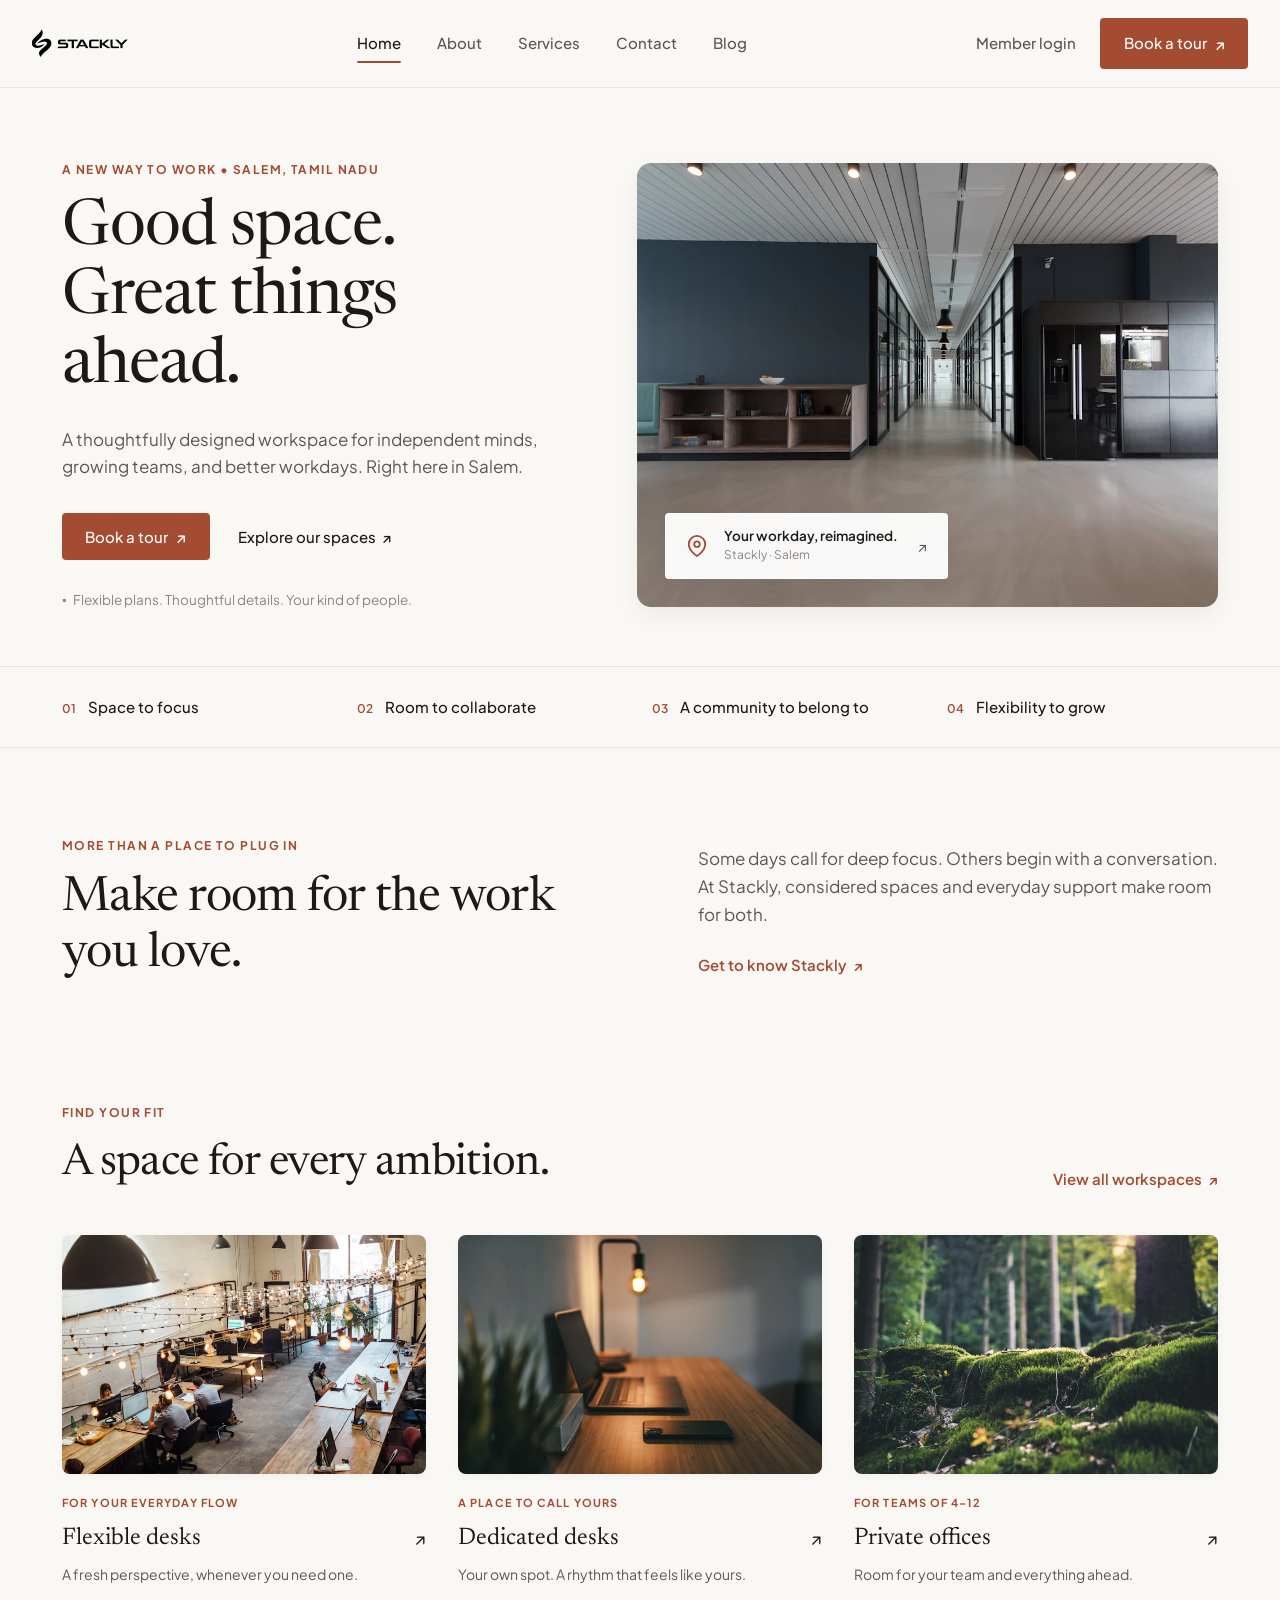
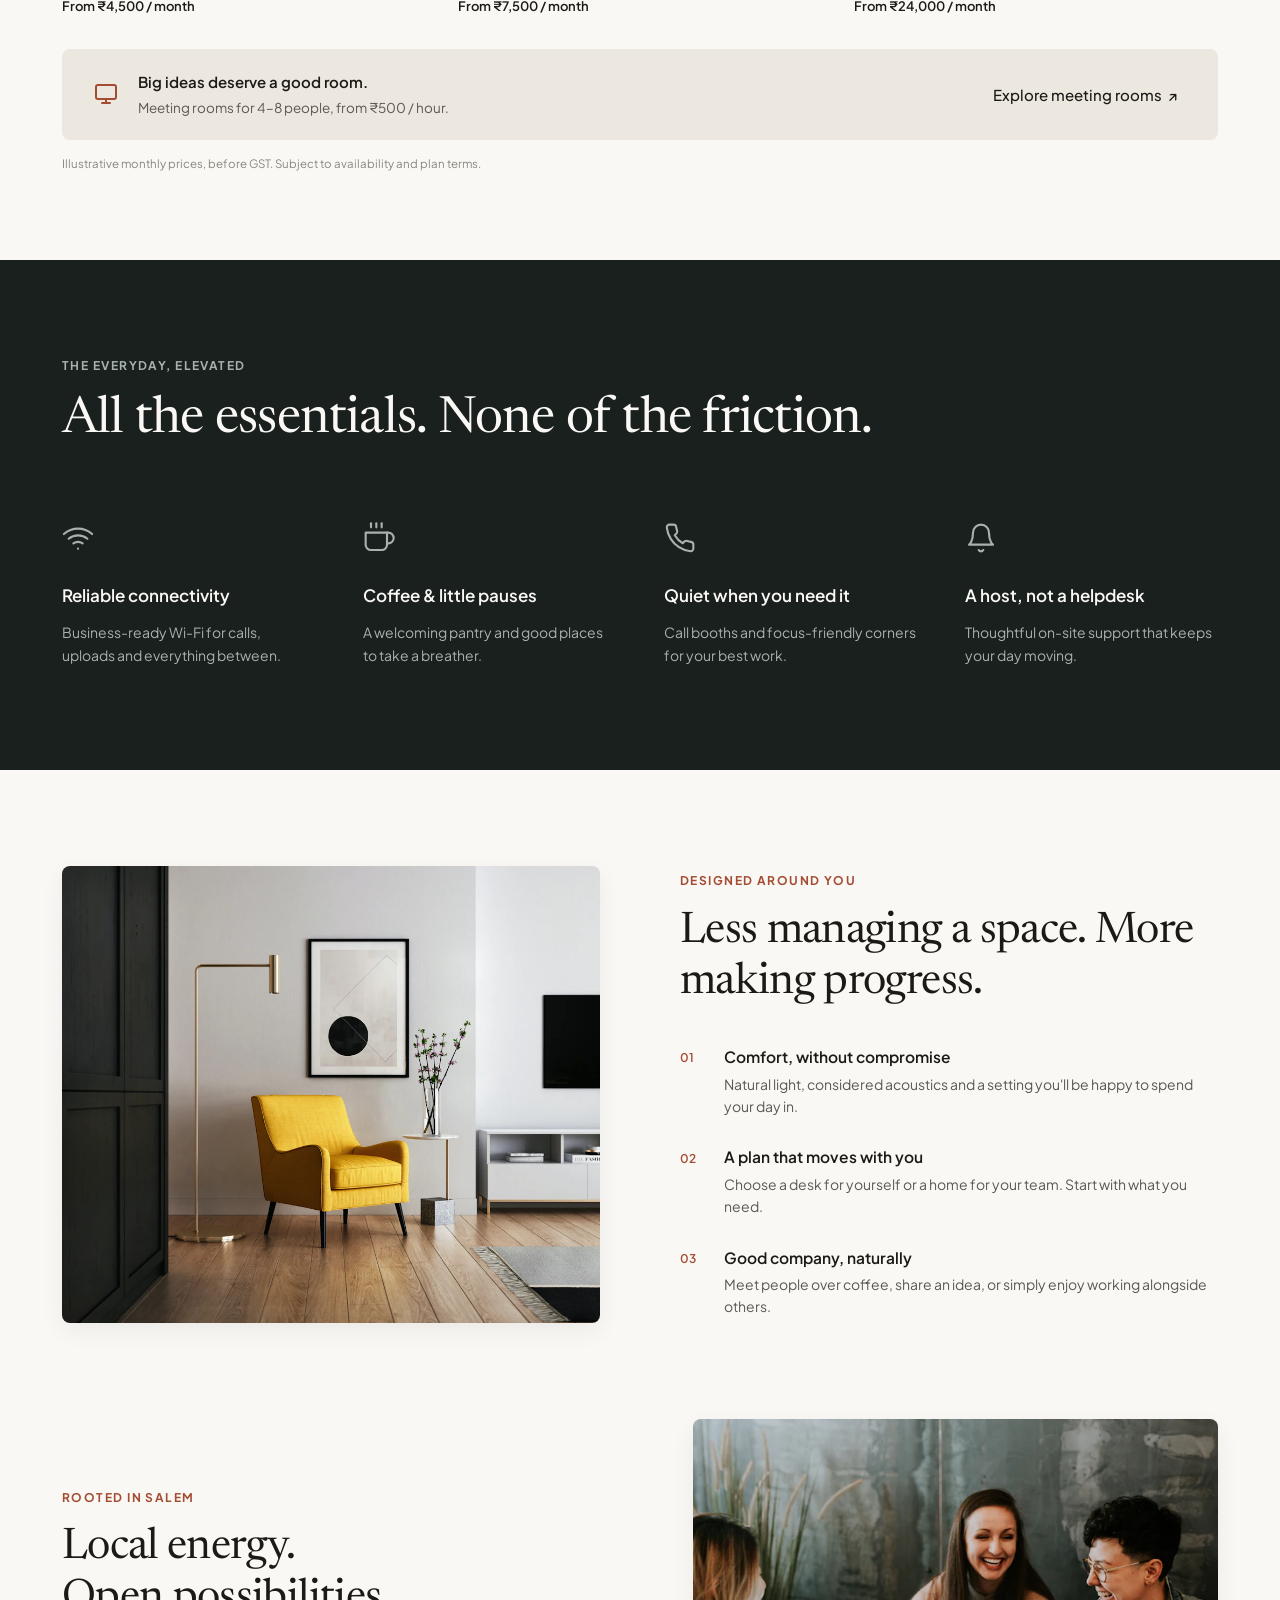
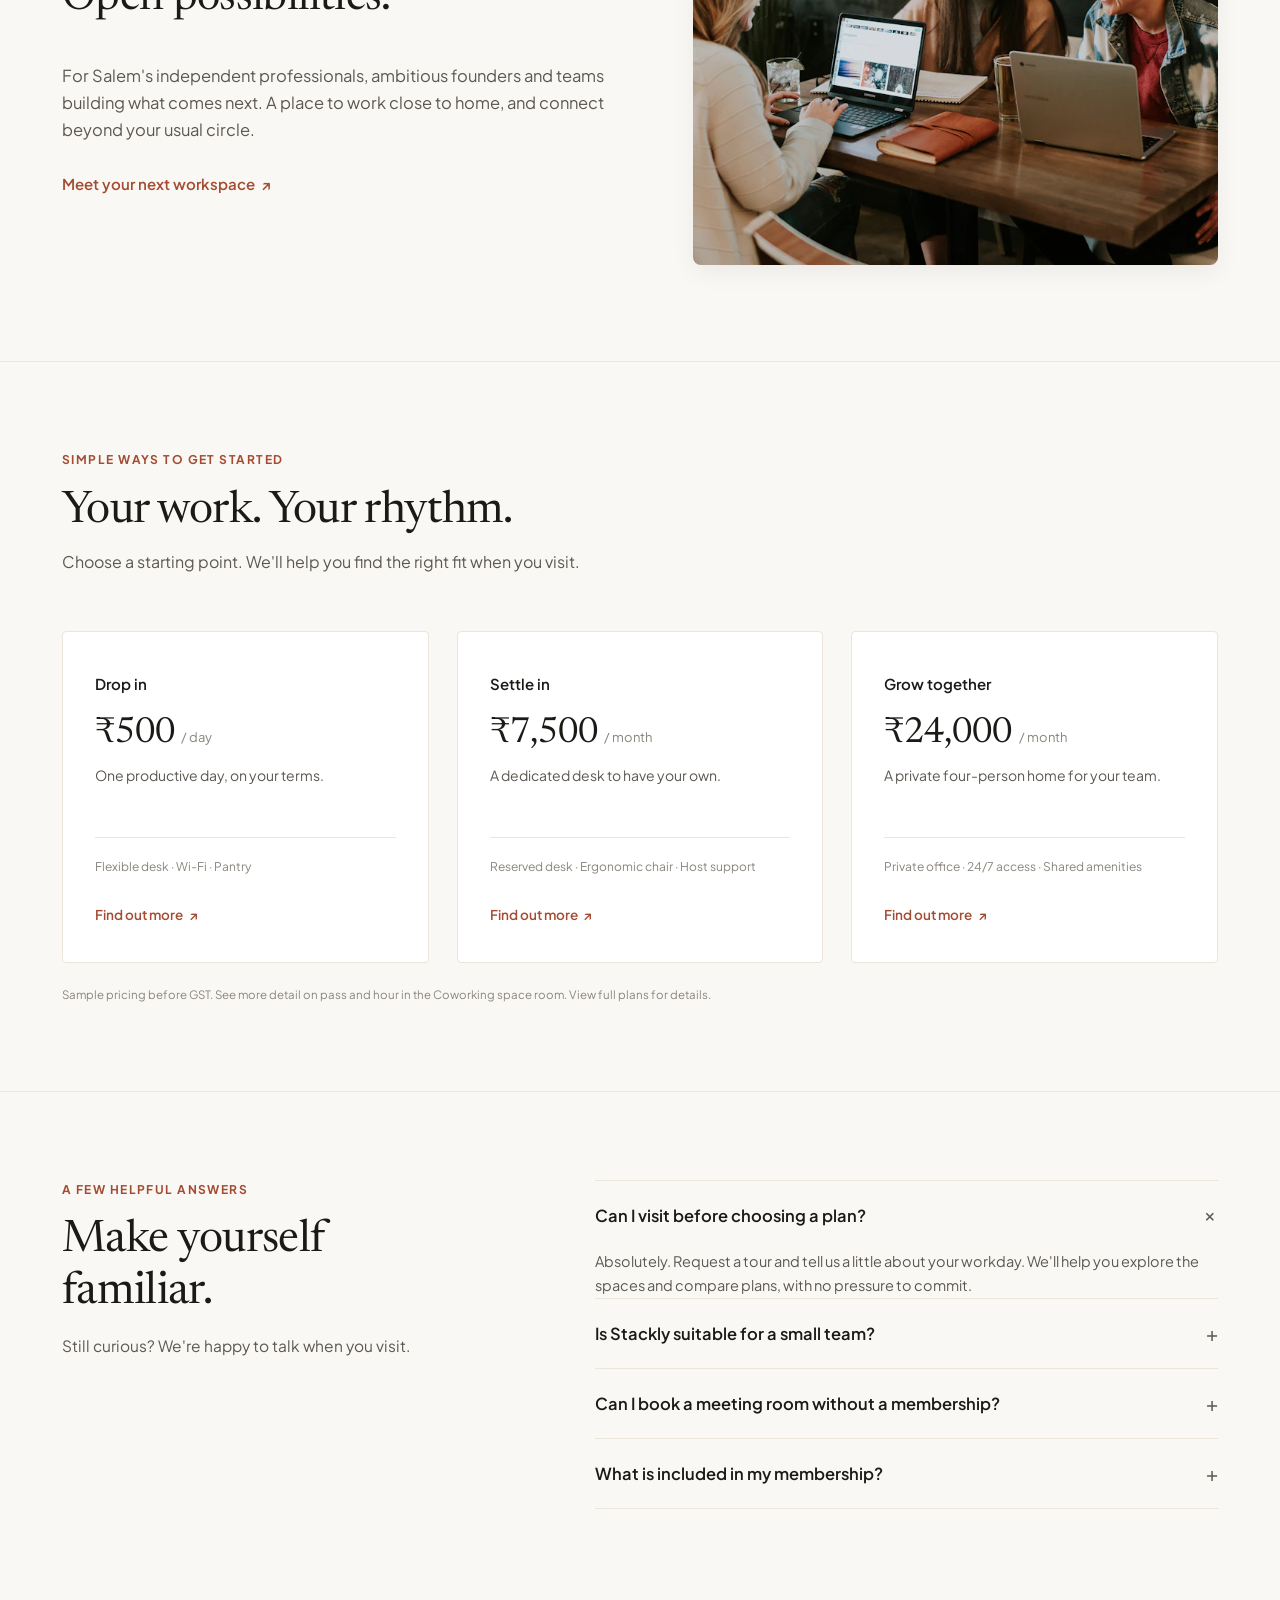
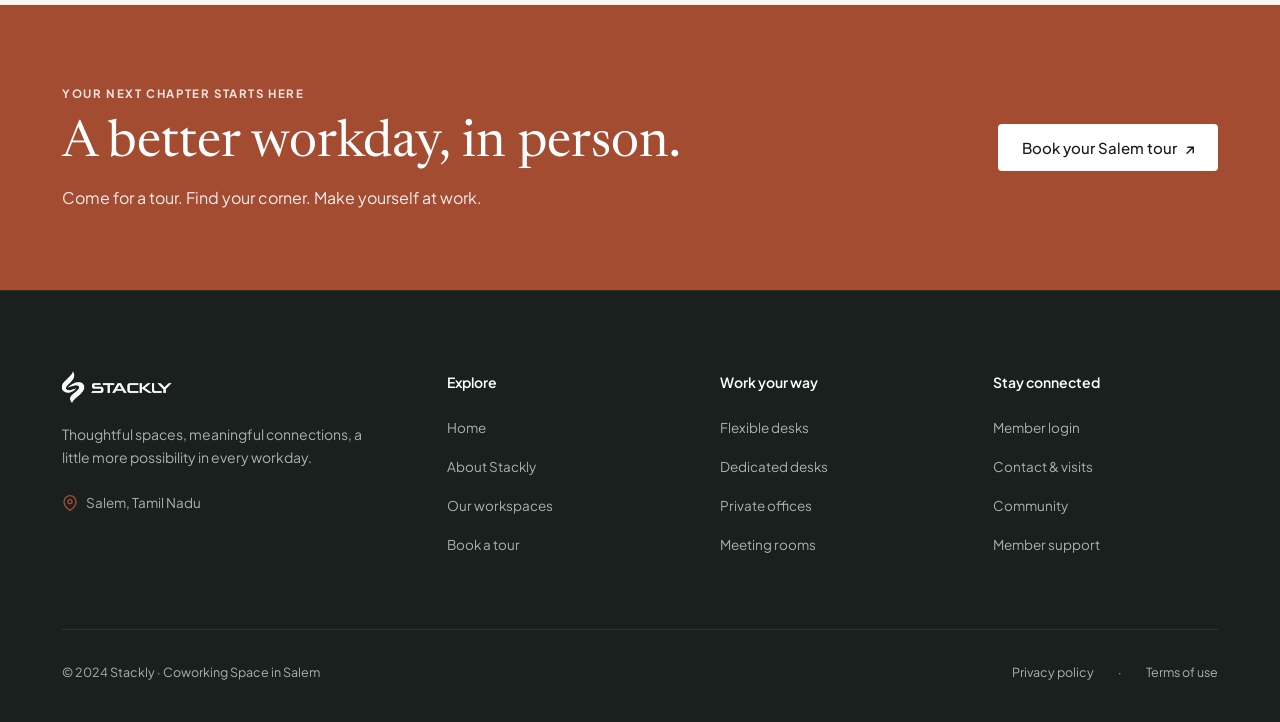
==== index.html @ 6f8b5420 "Add files via upload" ====
<!DOCTYPE html>
<html lang="en">
<head>
  <meta charset="UTF-8">
  <meta name="viewport" content="width=device-width, initial-scale=1.0">
  <title>Stackly — Thoughtful Coworking Space in Salem, Tamil Nadu</title>
  <meta name="description" content="A thoughtfully designed workspace for independent minds, growing teams, and better workdays in Salem, Tamil Nadu. Flexible desks, private offices, and meeting spaces.">
  <link rel="stylesheet" href="styles.css">
  <!-- Preconnect to Google Fonts for speed -->
  <link rel="preconnect" href="https://fonts.googleapis.com">
  <link rel="preconnect" href="https://fonts.gstatic.com" crossorigin>
</head>
<body>

  <!-- ========================================================================
       SITE HEADER / NAVIGATION
       ======================================================================== -->
  <header class="site-header" id="siteHeader">
    <div class="container-wide header-container">
      <!-- Brand Logo -->
      <a href="index.html" class="brand-logo" aria-label="Stackly Coworking Home">
        <img src="images/stackly logo.webp" alt="Stackly" class="stackly-brand-img dark-text">
      </a>

            <!-- Desktop Navigation Menu -->
      <nav class="nav-menu" aria-label="Main navigation">
        <a href="index.html" class="nav-link active">Home</a>
        <a href="about.html" class="nav-link">About</a>
        <a href="services.html" class="nav-link">Services</a>
        <a href="contact.html" class="nav-link">Contact</a>
        <a href="blog.html" class="nav-link">Blog</a>
      </nav>

      <!-- Desktop Action Links -->
      <div class="header-actions">
        <a href="login.html" class="login-link">Member login</a>
        <a href="contact.html#book-tour" class="btn btn-terracotta open-tour-btn">
          Book a tour <span class="arrow">↗</span>
        </a>
      </div>

      <!-- Mobile Hamburger Button -->
      <button type="button" class="mobile-toggle" id="mobileMenuToggle" aria-label="Toggle navigation menu">
        <div class="hamburger-icon">
          <span></span>
          <span></span>
        </div>
      </button>
    </div>
  </header>

  <!-- ========================================================================
       HERO SECTION (HOME)
       ======================================================================== -->
  <section class="hero-home" id="hero">
    <div class="container hero-grid">
      <!-- Left Hero Text Content -->
      <div class="hero-content">
        <span class="eyebrow">A new way to work • Salem, Tamil Nadu</span>
        <h1 class="heading-serif hero-title">
          Good space.<br>
          Great things<br>
          ahead.
        </h1>
        <p class="hero-subtitle">
          A thoughtfully designed workspace for independent minds, growing teams, and better workdays. Right here in Salem.
        </p>
        <div class="hero-cta-group">
          <button type="button" class="btn btn-terracotta open-tour-btn">
            Book a tour <span class="arrow">↗</span>
          </button>
          <a href="#workspaces" class="btn-ghost-link">
            Explore our spaces <span class="arrow">↗</span>
          </a>
        </div>
        <p class="hero-bullet-note">
          Flexible plans. Thoughtful details. Your kind of people.
        </p>
      </div>

      <!-- Right Hero Media -->
      <div class="hero-media-wrap">
        <div class="hero-image-card">
          <img 
            src="images/workspace-hero.webp" 
            alt="Warm sunlit modern coworking space at Stackly Salem featuring wooden tables and lush green plants"
            loading="eager"
            width="600"
            height="450"
          >
          <!-- Floating Badge -->
          <a href="#location" class="hero-floating-badge" aria-label="View location details">
            <svg class="badge-pin-icon" viewBox="0 0 24 24" fill="none" stroke="currentColor" stroke-width="2" stroke-linecap="round" stroke-linejoin="round">
              <path d="M21 10c0 7-9 13-9 13s-9-6-9-13a9 9 0 0 1 18 0z"></path>
              <circle cx="12" cy="10" r="3"></circle>
            </svg>
            <div class="badge-info">
              <span class="badge-title">Your workday, reimagined.</span>
              <span class="badge-sub">Stackly · Salem</span>
            </div>
            <span class="badge-arrow">↗</span>
          </a>
        </div>
      </div>
    </div>
  </section>

  <!-- ========================================================================
       TICKER / 4 KEY ATTRIBUTES BAR
       ======================================================================== -->
  <section class="features-ticker-bar" aria-label="Key highlights">
    <div class="container ticker-grid">
      <div class="ticker-item">
        <span class="ticker-num">01</span>
        <span class="ticker-text">Space to focus</span>
      </div>
      <div class="ticker-item">
        <span class="ticker-num">02</span>
        <span class="ticker-text">Room to collaborate</span>
      </div>
      <div class="ticker-item">
        <span class="ticker-num">03</span>
        <span class="ticker-text">A community to belong to</span>
      </div>
      <div class="ticker-item">
        <span class="ticker-num">04</span>
        <span class="ticker-text">Flexibility to grow</span>
      </div>
    </div>
  </section>

  <!-- ========================================================================
       STATEMENT SECTION: MAKE ROOM FOR THE WORK YOU LOVE
       ======================================================================== -->
  <section class="section-statement">
    <div class="container statement-grid">
      <div class="statement-title-col">
        <span class="eyebrow">More than a place to plug in</span>
        <h2 class="heading-serif statement-heading">
          Make room for the work you love.
        </h2>
      </div>
      <div class="statement-text-col">
        <p class="statement-p">
          Some days call for deep focus. Others begin with a conversation. At Stackly, considered spaces and everyday support make room for both.
        </p>
        <a href="about.html" class="link-inline-arrow">
          Get to know Stackly <span class="arrow">↗</span>
        </a>
      </div>
    </div>
  </section>

  <!-- ========================================================================
       WORKSPACES: A SPACE FOR EVERY AMBITION
       ======================================================================== -->
  <section class="section-workspaces" id="workspaces">
    <div class="container">
      <div class="workspaces-header">
        <div>
          <span class="eyebrow">Find your fit</span>
          <h2 class="heading-serif workspaces-title">A space for every ambition.</h2>
        </div>
        <a href="#workspaces" class="link-inline-arrow">
          View all workspaces <span class="arrow">↗</span>
        </a>
      </div>

      <!-- 3 Workspaces Grid -->
      <div class="workspaces-grid">
        <!-- Card 1: Flexible desks -->
        <a href="#book-tour" class="workspace-card open-tour-btn">
          <div class="workspace-img-wrap">
            <img 
              src="images/sunlit-hot-desk.webp" 
              alt="Bright sunlit flexible open desk workspace with warm wood and natural sunlight"
              loading="lazy"
            >
          </div>
          <span class="workspace-tag">For your everyday flow</span>
          <h3 class="workspace-title">
            Flexible desks <span class="arrow">↗</span>
          </h3>
          <p class="workspace-desc">A fresh perspective, whenever you need one.</p>
          <span class="workspace-price">From ₹4,500 / month</span>
        </a>

        <!-- Card 2: Dedicated desks -->
        <a href="#book-tour" class="workspace-card open-tour-btn">
          <div class="workspace-img-wrap">
            <img 
              src="images/standing-desk.webp" 
              alt="Dedicated wooden desk with task chair and desktop monitor"
              loading="lazy"
            >
          </div>
          <span class="workspace-tag">A place to call yours</span>
          <h3 class="workspace-title">
            Dedicated desks <span class="arrow">↗</span>
          </h3>
          <p class="workspace-desc">Your own spot. A rhythm that feels like yours.</p>
          <span class="workspace-price">From ₹7,500 / month</span>
        </a>

        <!-- Card 3: Private offices -->
        <a href="#book-tour" class="workspace-card open-tour-btn">
          <div class="workspace-img-wrap">
            <img 
              src="images/meeting-room.webp" 
              alt="Private glass enclosed executive office suite with collaborative seating"
              loading="lazy"
            >
          </div>
          <span class="workspace-tag">For teams of 4–12</span>
          <h3 class="workspace-title">
            Private offices <span class="arrow">↗</span>
          </h3>
          <p class="workspace-desc">Room for your team and everything ahead.</p>
          <span class="workspace-price">From ₹24,000 / month</span>
        </a>
      </div>

      <!-- Meeting Room Callout Banner -->
      <div class="meeting-room-callout">
        <div class="callout-left">
          <svg class="callout-icon" viewBox="0 0 24 24" fill="none" stroke="currentColor" stroke-width="2" stroke-linecap="round" stroke-linejoin="round">
            <rect x="2" y="3" width="20" height="14" rx="2" ry="2"></rect>
            <line x1="8" y1="21" x2="16" y2="21"></line>
            <line x1="12" y1="17" x2="12" y2="21"></line>
          </svg>
          <div class="callout-text">
            <h4>Big ideas deserve a good room.</h4>
            <p>Meeting rooms for 4–8 people, from ₹500 / hour.</p>
          </div>
        </div>
        <button type="button" class="btn-ghost-link open-tour-btn">
          Explore meeting rooms <span class="arrow">↗</span>
        </button>
      </div>

      <p class="disclaimer-note">
        Illustrative monthly prices, before GST. Subject to availability and plan terms.
      </p>
    </div>
  </section>

  <!-- ========================================================================
       DARK SECTION: ALL THE ESSENTIALS. NONE OF THE FRICTION.
       ======================================================================== -->
  <section class="section-dark-essentials">
    <div class="container">
      <div class="dark-heading-wrap">
        <span class="eyebrow eyebrow-dark">The everyday, elevated</span>
        <h2 class="heading-serif dark-heading">
          All the essentials. None of the friction.
        </h2>
      </div>

      <!-- 4 Icon Pillars -->
      <div class="essentials-grid">
        <!-- 1. Wifi -->
        <div class="essential-item">
          <div class="essential-icon-wrap" aria-hidden="true">
            <svg viewBox="0 0 24 24" fill="none" stroke="currentColor" stroke-linecap="round" stroke-linejoin="round">
              <path d="M5 12.55a11 11 0 0 1 14.08 0"></path>
              <path d="M1.42 9a16 16 0 0 1 21.16 0"></path>
              <path d="M8.53 16.11a6 6 0 0 1 6.95 0"></path>
              <line x1="12" y1="20" x2="12.01" y2="20"></line>
            </svg>
          </div>
          <h3 class="essential-title">Reliable connectivity</h3>
          <p class="essential-desc">Business-ready Wi-Fi for calls, uploads and everything between.</p>
        </div>

        <!-- 2. Coffee -->
        <div class="essential-item">
          <div class="essential-icon-wrap" aria-hidden="true">
            <svg viewBox="0 0 24 24" fill="none" stroke="currentColor" stroke-linecap="round" stroke-linejoin="round">
              <path d="M18 8h1a4 4 0 0 1 0 8h-1"></path>
              <path d="M2 8h16v9a4 4 0 0 1-4 4H6a4 4 0 0 1-4-4V8z"></path>
              <line x1="6" y1="1" x2="6" y2="4"></line>
              <line x1="10" y1="1" x2="10" y2="4"></line>
              <line x1="14" y1="1" x2="14" y2="4"></line>
            </svg>
          </div>
          <h3 class="essential-title">Coffee & little pauses</h3>
          <p class="essential-desc">A welcoming pantry and good places to take a breather.</p>
        </div>

        <!-- 3. Quiet booth -->
        <div class="essential-item">
          <div class="essential-icon-wrap" aria-hidden="true">
            <svg viewBox="0 0 24 24" fill="none" stroke="currentColor" stroke-linecap="round" stroke-linejoin="round">
              <path d="M22 16.92v3a2 2 0 0 1-2.18 2 19.79 19.79 0 0 1-8.63-3.07 19.5 19.5 0 0 1-6-6 19.79 19.79 0 0 1-3.07-8.67A2 2 0 0 1 4.11 2h3a2 2 0 0 1 2 1.72 12.84 12.84 0 0 0 .7 2.81 2 2 0 0 1-.45 2.11L8.09 9.91a16 16 0 0 0 6 6l1.27-1.27a2 2 0 0 1 2.11-.45 12.84 12.84 0 0 0 2.81.7A2 2 0 0 1 22 16.92z"></path>
            </svg>
          </div>
          <h3 class="essential-title">Quiet when you need it</h3>
          <p class="essential-desc">Call booths and focus-friendly corners for your best work.</p>
        </div>

        <!-- 4. Concierge Host -->
        <div class="essential-item">
          <div class="essential-icon-wrap" aria-hidden="true">
            <svg viewBox="0 0 24 24" fill="none" stroke="currentColor" stroke-linecap="round" stroke-linejoin="round">
              <path d="M18 8a6 6 0 0 0-12 0c0 7-3 9-3 9h18s-3-2-3-9"></path>
              <path d="M13.73 21a2 2 0 0 1-3.46 0"></path>
            </svg>
          </div>
          <h3 class="essential-title">A host, not a helpdesk</h3>
          <p class="essential-desc">Thoughtful on-site support that keeps your day moving.</p>
        </div>
      </div>
    </div>
  </section>

  <!-- ========================================================================
       SPLIT SECTION 1: LESS MANAGING A SPACE. MORE MAKING PROGRESS.
       ======================================================================== -->
  <section class="section-split-story">
    <div class="container split-grid">
      <!-- Left Photo -->
      <div class="split-image-wrap">
        <img 
          src="images/quiet-lounge-chair.webp" 
          alt="Peaceful sunlit archway reading corner with wooden coffee table, book and green plant"
          loading="lazy"
        >
      </div>

      <!-- Right Content -->
      <div class="split-content-wrap">
        <span class="eyebrow">Designed around you</span>
        <h2 class="heading-serif split-title">
          Less managing a space. More making progress.
        </h2>
        
        <div class="numbered-features-list">
          <div class="numbered-feature">
            <span class="feature-num">01</span>
            <div class="feature-info">
              <h4>Comfort, without compromise</h4>
              <p>Natural light, considered acoustics and a setting you'll be happy to spend your day in.</p>
            </div>
          </div>

          <div class="numbered-feature">
            <span class="feature-num">02</span>
            <div class="feature-info">
              <h4>A plan that moves with you</h4>
              <p>Choose a desk for yourself or a home for your team. Start with what you need.</p>
            </div>
          </div>

          <div class="numbered-feature">
            <span class="feature-num">03</span>
            <div class="feature-info">
              <h4>Good company, naturally</h4>
              <p>Meet people over coffee, share an idea, or simply enjoy working alongside others.</p>
            </div>
          </div>
        </div>
      </div>
    </div>
  </section>

  <!-- ========================================================================
       SPLIT SECTION 2: LOCAL ENERGY. OPEN POSSIBILITIES.
       ======================================================================== -->
  <section class="section-split-story" style="padding-top: 0;">
    <div class="container split-grid reverse">
      <!-- Left Content -->
      <div class="split-content-wrap">
        <span class="eyebrow">Rooted in Salem</span>
        <h2 class="heading-serif split-title">
          Local energy.<br>
          Open possibilities.
        </h2>
        <p class="split-copy-p">
          For Salem's independent professionals, ambitious founders and teams building what comes next. A place to work close to home, and connect beyond your usual circle.
        </p>
        <button type="button" class="link-inline-arrow open-tour-btn" style="background:none;border:none;cursor:pointer;padding:0;">
          Meet your next workspace <span class="arrow">↗</span>
        </button>
      </div>

      <!-- Right Photo -->
      <div class="split-image-wrap">
        <img 
          src="images/team-brainstorm.webp" 
          alt="Diverse young entrepreneurs and professionals enjoying coffee and laughing together around a timber desk"
          loading="lazy"
        >
      </div>
    </div>
  </section>

  <!-- ========================================================================
       PRICING SECTION: YOUR WORK. YOUR RHYTHM.
       ======================================================================== -->
  <section class="section-pricing" id="pricing">
    <div class="container">
      <div class="pricing-header">
        <span class="eyebrow">Simple ways to get started</span>
        <h2 class="heading-serif pricing-title">Your work. Your rhythm.</h2>
        <p class="pricing-subtitle">Choose a starting point. We'll help you find the right fit when you visit.</p>
      </div>

      <!-- 3 Tier Cards -->
      <div class="pricing-cards-grid">
        <!-- Tier 1: Drop in -->
        <div class="pricing-card">
          <h3 class="plan-tier-name">Drop in</h3>
          <div class="plan-price-row">
            <span class="plan-price-amount">₹500</span>
            <span class="plan-period">/ day</span>
          </div>
          <p class="plan-tagline">One productive day, on your terms.</p>
          <div class="plan-perks">
            Flexible desk · Wi-Fi · Pantry
          </div>
          <a href="#book-tour" class="plan-link open-tour-btn">
            Find out more <span class="arrow">↗</span>
          </a>
        </div>

        <!-- Tier 2: Settle in -->
        <div class="pricing-card">
          <h3 class="plan-tier-name">Settle in</h3>
          <div class="plan-price-row">
            <span class="plan-price-amount">₹7,500</span>
            <span class="plan-period">/ month</span>
          </div>
          <p class="plan-tagline">A dedicated desk to have your own.</p>
          <div class="plan-perks">
            Reserved desk · Ergonomic chair · Host support
          </div>
          <a href="#book-tour" class="plan-link open-tour-btn">
            Find out more <span class="arrow">↗</span>
          </a>
        </div>

        <!-- Tier 3: Grow together -->
        <div class="pricing-card">
          <h3 class="plan-tier-name">Grow together</h3>
          <div class="plan-price-row">
            <span class="plan-price-amount">₹24,000</span>
            <span class="plan-period">/ month</span>
          </div>
          <p class="plan-tagline">A private four-person home for your team.</p>
          <div class="plan-perks">
            Private office · 24/7 access · Shared amenities
          </div>
          <a href="#book-tour" class="plan-link open-tour-btn">
            Find out more <span class="arrow">↗</span>
          </a>
        </div>
      </div>

      <p class="disclaimer-note">
        Sample pricing before GST. See more detail on pass and hour in the Coworking space room. View full plans for details.
      </p>
    </div>
  </section>

  <!-- ========================================================================
       FAQ ACCORDION: MAKE YOURSELF FAMILIAR.
       ======================================================================== -->
  <section class="section-faq" id="faq">
    <div class="container faq-layout">
      <!-- Left Title -->
      <div class="faq-intro">
        <span class="eyebrow">A few helpful answers</span>
        <h2 class="heading-serif faq-title">
          Make yourself<br>familiar.
        </h2>
        <p class="faq-subtitle">
          Still curious? We're happy to talk when you visit.
        </p>
      </div>

      <!-- Right Accordion -->
      <div class="faq-accordion" role="region" aria-label="Frequently Asked Questions">
        <!-- Q1 -->
        <div class="faq-item">
          <button class="faq-trigger" aria-expanded="true">
            <span>Can I visit before choosing a plan?</span>
            <span class="faq-icon" aria-hidden="true">+</span>
          </button>
          <div class="faq-content">
            <p class="faq-inner-text">
              Absolutely. Request a tour and tell us a little about your workday. We'll help you explore the spaces and compare plans, with no pressure to commit.
            </p>
          </div>
        </div>

        <!-- Q2 -->
        <div class="faq-item">
          <button class="faq-trigger" aria-expanded="false">
            <span>Is Stackly suitable for a small team?</span>
            <span class="faq-icon" aria-hidden="true">+</span>
          </button>
          <div class="faq-content">
            <p class="faq-inner-text">
              Yes! From private team cabins for 4 to 12 people to clusters of reserved desks, Stackly gives your team flexibility without the headaches of long commercial leases.
            </p>
          </div>
        </div>

        <!-- Q3 -->
        <div class="faq-item">
          <button class="faq-trigger" aria-expanded="false">
            <span>Can I book a meeting room without a membership?</span>
            <span class="faq-icon" aria-hidden="true">+</span>
          </button>
          <div class="faq-content">
            <p class="faq-inner-text">
              Yes, non-members can book meeting rooms on an hourly basis. All room bookings include business-grade high-speed Wi-Fi, presentation screens, whiteboard access, and complimentary specialty coffee & tea.
            </p>
          </div>
        </div>

        <!-- Q4 -->
        <div class="faq-item">
          <button class="faq-trigger" aria-expanded="false">
            <span>What is included in my membership?</span>
            <span class="faq-icon" aria-hidden="true">+</span>
          </button>
          <div class="faq-content">
            <p class="faq-inner-text">
              All memberships include high-speed enterprise Wi-Fi, unlimited specialty coffee & artisanal tea, private phone booth access, ergonomic Herman Miller seating, professional mail handling, and community networking events.
            </p>
          </div>
        </div>
      </div>
    </div>
  </section>

  <!-- ========================================================================
       TERRACOTTA CTA BANNER
       ======================================================================== -->
  <section class="section-cta-banner">
    <div class="container cta-flex-container">
      <div class="cta-left-content">
        <span class="cta-eyebrow">Your next chapter starts here</span>
        <h2 class="cta-title">A better workday, in person.</h2>
        <p class="cta-subtitle">Come for a tour. Find your corner. Make yourself at work.</p>
      </div>
      <div>
        <button type="button" class="btn btn-white open-tour-btn">
          Book your Salem tour <span class="arrow">↗</span>
        </button>
      </div>
    </div>
  </section>

  <!-- ========================================================================
       SITE FOOTER (DARK)
       ======================================================================== -->
  <footer class="site-footer" id="contact">
    <div class="container">
      <div class="footer-top-grid">
        <!-- Col 1: Brand -->
        <div class="footer-brand-col">
          <a href="index.html" class="footer-logo" aria-label="Stackly Coworking Home">
            <img src="images/stackly logo.webp" alt="Stackly" class="stackly-brand-img">
          </a>
          <p class="footer-mission-text">
            Thoughtful spaces, meaningful connections, a little more possibility in every workday.
          </p>
          <div class="footer-location-pin" id="location">
            <svg viewBox="0 0 24 24" fill="none" stroke="currentColor" stroke-width="2" stroke-linecap="round" stroke-linejoin="round">
              <path d="M21 10c0 7-9 13-9 13s-9-6-9-13a9 9 0 0 1 18 0z"></path>
              <circle cx="12" cy="10" r="3"></circle>
            </svg>
            <span>Salem, Tamil Nadu</span>
          </div>
        </div>

        <!-- Col 2: Explore -->
        <div>
          <h4 class="footer-col-title">Explore</h4>
          <ul class="footer-links-list">
            <li><a href="404.html" class="footer-link">Home</a></li>
            <li><a href="404.html" class="footer-link">About Stackly</a></li>
            <li><a href="404.html" class="footer-link">Our workspaces</a></li>
            <li><a href="404.html" class="footer-link open-tour-btn">Book a tour</a></li>
          </ul>
        </div>

        <!-- Col 3: Work your way -->
        <div>
          <h4 class="footer-col-title">Work your way</h4>
          <ul class="footer-links-list">
            <li><a href="404.html" class="footer-link">Flexible desks</a></li>
            <li><a href="404.html" class="footer-link">Dedicated desks</a></li>
            <li><a href="404.html" class="footer-link">Private offices</a></li>
            <li><a href="404.html" class="footer-link">Meeting rooms</a></li>
          </ul>
        </div>

        <!-- Col 4: Stay connected -->
        <div>
          <h4 class="footer-col-title">Stay connected</h4>
          <ul class="footer-links-list">
            <li><a href="404.html" class="footer-link open-login-btn">Member login</a></li>
            <li><a href="404.html" class="footer-link">Contact & visits</a></li>
            <li><a href="404.html" class="footer-link">Community</a></li>
            <li><a href="404.html" class="footer-link">Member support</a></li>
          </ul>
        </div>
      </div>

      <!-- Bottom Bar -->
      <div class="footer-bottom-row">
        <span>© 2024 Stackly · Coworking Space in Salem</span>
        <div class="footer-legal-links">
          <a href="404.html">Privacy policy</a>
          <span>·</span>
          <a href="404.html">Terms of use</a>
        </div>
      </div>
    </div>
  </footer>

  <!-- ========================================================================
       MODAL: BOOK A TOUR
       ======================================================================== -->
  <div class="modal-backdrop" id="tourModal" role="dialog" aria-modal="true" aria-labelledby="tourModalTitle">
    <div class="modal-dialog">
      <button type="button" class="modal-close-btn" aria-label="Close dialog">&times;</button>
      <span class="modal-eyebrow">Schedule a Visit</span>
      <h3 class="modal-title" id="tourModalTitle">Book your Salem tour</h3>
      <p class="modal-subtitle">Come experience the space firsthand. We'll show you around and find the perfect spot for your rhythm.</p>

      <form class="modal-form" id="tourBookingForm" data-validate="true" novalidate>
        <div class="form-row">
          <div class="form-group">
            <label for="tourName" class="form-label">Full Name</label>
            <input type="text" id="tourName" name="fullname" class="form-input" placeholder="e.g. Anand Kumar" minlength="2" required>
          </div>
          <div class="form-group">
            <label for="tourPhone" class="form-label">Phone Number</label>
            <input type="tel" id="tourPhone" name="phone" class="form-input" placeholder="+91 98765 43210" required>
          </div>
        </div>

        <div class="form-group">
          <label for="tourEmail" class="form-label">Email Address</label>
          <input type="email" id="tourEmail" name="email" class="form-input" placeholder="anand@example.com" required>
        </div>

        <div class="form-row">
          <div class="form-group">
            <label for="tourSpaceType" class="form-label">Interested Workspace</label>
            <select id="tourSpaceType" name="workspaceType" class="form-select" required>
              <option value="Flexible Desk">Flexible Desk (Drop-in / Hot Desk)</option>
              <option value="Dedicated Desk" selected>Dedicated Desk (Your Own Spot)</option>
              <option value="Private Office">Private Team Office (4-12 people)</option>
              <option value="Meeting Room">Meeting Room (Hourly)</option>
            </select>
          </div>
          <div class="form-group">
            <label for="tourDate" class="form-label">Preferred Date</label>
            <input type="date" id="tourDate" name="tourDate" class="form-input" required>
          </div>
        </div>

        <div class="form-group">
          <label for="tourMessage" class="form-label">Anything specific you'd like to ask?</label>
          <textarea id="tourMessage" class="form-textarea" placeholder="Tell us about your team size, work routine, or moving timeline..."></textarea>
        </div>

        <button type="submit" class="btn btn-terracotta" style="width: 100%; margin-top: 0.5rem;">
          Confirm Tour Request <span class="arrow">↗</span>
        </button>
      </form>
    </div>
  </div>

  <!-- ========================================================================
       MODAL: MEMBER LOGIN
       ======================================================================== -->
  <div class="modal-backdrop" id="loginModal" role="dialog" aria-modal="true" aria-labelledby="loginModalTitle">
    <div class="modal-dialog" style="max-width: 440px;">
      <button type="button" class="modal-close-btn" aria-label="Close dialog">&times;</button>
      <span class="modal-eyebrow">Stackly Portal</span>
      <h3 class="modal-title" id="loginModalTitle">Member Login</h3>
      <p class="modal-subtitle">Access your Wi-Fi credentials, book meeting rooms, and manage billing.</p>

      <form class="modal-form" id="memberLoginForm" data-validate="true" novalidate>
        <div class="form-group">
          <label for="loginEmail" class="form-label">Email</label>
          <input type="email" id="loginEmail" name="email" class="form-input" placeholder="member@stackly.in" required>
        </div>

        <div class="form-group">
          <label for="loginPassword" class="form-label">Password</label>
          <input type="password" id="loginPassword" name="password" class="form-input" placeholder="••••••••" minlength="6" required>
        </div>

        <button type="submit" class="btn btn-terracotta" style="width: 100%; margin-top: 0.5rem;">
          Sign In <span class="arrow">↗</span>
        </button>
      </form>
    </div>
  </div>

  <!-- ========================================================================
       MOBILE NAVIGATION DRAWER
       ======================================================================== -->
  <aside class="mobile-nav-drawer" id="mobileNavDrawer" aria-label="Mobile Navigation">
    <div class="mobile-drawer-header">
      <a href="index.html" class="brand-logo" aria-label="Stackly Coworking Home">
        <img src="images/stackly logo.webp" alt="Stackly" class="stackly-brand-img dark-text">
      </a>
      <button type="button" class="modal-close-btn" id="closeMobileMenu" aria-label="Close menu">&times;</button>
    </div>

          <nav class="mobile-nav-links">
        <a href="index.html" class="mobile-nav-link active">Home</a>
        <a href="about.html" class="mobile-nav-link">About</a>
        <a href="services.html" class="mobile-nav-link">Services</a>
        <a href="contact.html" class="mobile-nav-link">Contact</a>
        <a href="blog.html" class="mobile-nav-link">Blog</a>
        <a href="login.html" class="mobile-nav-link">Member login</a>
      </nav>
      <div class="mobile-drawer-footer">
        <a href="contact.html#book-tour" class="btn btn-terracotta w-full open-tour-btn">
          Book a tour <span class="arrow">↗</span>
        </a>
      </div>
    </div>
  </aside>

  <!-- ========================================================================
       TOAST NOTIFICATION
       ======================================================================== -->
  <div class="toast-notice" id="toastNotice" role="status" aria-live="polite">
    <svg class="toast-icon" viewBox="0 0 24 24" fill="none" stroke="currentColor" stroke-width="2">
      <path d="M22 11.08V12a10 10 0 1 1-5.93-9.14"></path>
      <polyline points="22 4 12 14.01 9 11.01"></polyline>
    </svg>
    <span id="toastMsg">Tour request sent! We look forward to meeting you.</span>
  </div>

  <script src="script.js"></script>
  <script src="validation.js"></script>
</body>
</html>
---- styles.css ----
/* ==========================================================================
   STACKLY - PREMIUM COWORKING SPACE IN SALEM, TAMIL NADU
   Design System & Master Stylesheet
   ========================================================================== */

@import url('https://fonts.googleapis.com/css2?family=DM+Serif+Display:ital@0;1&family=Newsreader:ital,opsz,wght@0,6..72,400;0,6..72,500;0,6..72,600;1,6..72,400&family=Plus+Jakarta+Sans:ital,wght@0,300;0,400;0,500;0,600;0,700;1,400&display=swap');

:root {
  /* Color Palette */
  --bg-cream: #FAF8F5;
  --bg-cream-alt: #F4EFE6;
  --bg-card: #FFFFFF;
  --bg-dark: #19201E;
  --bg-dark-card: #222927;
  --bg-dark-hover: #2B3330;
  --terracotta: #A44C32;
  --terracotta-hover: #8F3F28;
  --terracotta-light: #F7ECE8;
  --terracotta-banner: #A44C32;
  
  /* Text Colors */
  --text-primary: #1C1A17;
  --text-secondary: #5C5851;
  --text-muted: #8A857D;
  --text-light: #FAF8F5;
  --text-light-muted: #A8B2AD;
  
  /* Borders */
  --border-light: #EBE5DC;
  --border-subtle: #E2DBD0;
  --border-dark: #2B3331;
  
  /* Typography */
  --font-serif: 'Newsreader', 'DM Serif Display', Georgia, serif;
  --font-sans: 'Plus Jakarta Sans', -apple-system, BlinkMacSystemFont, "Segoe UI", Roboto, sans-serif;
  
  /* Layout */
  --container-max: 1220px;
  --container-wide: 1320px;
  --radius-sm: 4px;
  --radius-md: 8px;
  --radius-lg: 14px;
  --radius-xl: 20px;
  --transition: all 0.25s cubic-bezier(0.16, 1, 0.3, 1);
  --shadow-sm: 0 2px 8px rgba(0, 0, 0, 0.04);
  --shadow-md: 0 8px 24px rgba(0, 0, 0, 0.06);
  --shadow-lg: 0 16px 40px rgba(0, 0, 0, 0.08);
}

/* Base Reset */
*, *::before, *::after {
  box-sizing: border-box;
  margin: 0;
  padding: 0;
}

html {
  font-size: 16px;
  scroll-behavior: smooth;
  -webkit-font-smoothing: antialiased;
  -moz-osx-font-smoothing: grayscale;
}

body {
  font-family: var(--font-sans);
  background-color: var(--bg-cream);
  color: var(--text-primary);
  line-height: 1.6;
  overflow-x: hidden;
}

img {
  max-width: 100%;
  height: auto;
  display: block;
}

a {
  color: inherit;
  text-decoration: none;
  transition: var(--transition);
}

button, input, select, textarea {
  font-family: inherit;
}

ul {
  list-style: none;
}

/* Container */
.container {
  max-width: var(--container-max);
  margin-left: auto;
  margin-right: auto;
  padding-left: 2rem;
  padding-right: 2rem;
}

.container-wide {
  max-width: var(--container-wide);
  margin-left: auto;
  margin-right: auto;
  padding-left: 2rem;
  padding-right: 2rem;
}

/* Typography Utilities */
.eyebrow {
  font-family: var(--font-sans);
  font-size: 0.75rem;
  font-weight: 700;
  letter-spacing: 0.12em;
  text-transform: uppercase;
  color: var(--terracotta);
  display: block;
  margin-bottom: 1rem;
}

.eyebrow-dark {
  color: var(--text-light-muted);
}

.heading-serif {
  font-family: var(--font-serif);
  font-weight: 400;
  line-height: 1.15;
  color: var(--text-primary);
  letter-spacing: -0.015em;
}

/* Navigation Bar */
.site-header {
  position: sticky;
  top: 0;
  z-index: 100;
  background-color: var(--bg-cream);
  border-bottom: 1px solid var(--border-light);
  padding: 1.1rem 0;
  transition: var(--transition);
}

.site-header.scrolled {
  box-shadow: var(--shadow-sm);
  background-color: rgba(250, 248, 245, 0.96);
  backdrop-filter: blur(10px);
}

.header-container {
  display: flex;
  align-items: center;
  justify-content: space-between;
}

/* Logo */
.brand-logo {
  display: inline-flex;
  align-items: center;
  gap: 0.65rem;
  text-decoration: none;
}

.stackly-brand-img {
  height: 28px;
  width: auto;
  object-fit: contain;
  display: inline-block;
  vertical-align: middle;
}

.stackly-brand-img.dark-text {
  filter: brightness(0);
}

.footer-logo .stackly-brand-img {
  height: 32px;
  filter: none;
}

.logo-symbol {
  display: flex;
  flex-direction: column;
  gap: 3px;
  width: 20px;
}

.logo-symbol span {
  height: 2px;
  background-color: var(--terracotta);
  border-radius: 1px;
  transition: var(--transition);
}

.logo-symbol span:nth-child(1) { width: 100%; }
.logo-symbol span:nth-child(2) { width: 75%; }
.logo-symbol span:nth-child(3) { width: 100%; }

.logo-text {
  font-family: var(--font-serif);
  font-size: 1.5rem;
  font-weight: 400;
  color: var(--text-primary);
  letter-spacing: -0.02em;
}

.logo-text .dot {
  color: var(--terracotta);
}

/* Desktop Nav Links */
.nav-menu {
  display: flex;
  align-items: center;
  gap: 2.25rem;
}

.nav-link {
  font-size: 0.9375rem;
  font-weight: 500;
  color: var(--text-secondary);
  position: relative;
  padding: 0.25rem 0;
}

.nav-link:hover {
  color: var(--text-primary);
}

.nav-link.active {
  color: var(--text-primary);
}

.nav-link.active::after {
  content: '';
  position: absolute;
  bottom: -4px;
  left: 0;
  width: 100%;
  height: 2px;
  background-color: var(--terracotta);
  border-radius: 2px;
}

/* Header Actions */
.header-actions {
  display: flex;
  align-items: center;
  gap: 1.5rem;
}

.login-link {
  font-size: 0.9375rem;
  font-weight: 500;
  color: var(--text-secondary);
  background: none;
  border: none;
  cursor: pointer;
  padding: 0.25rem 0;
}

.login-link:hover {
  color: var(--text-primary);
}

/* Standard Buttons */
.btn {
  display: inline-flex;
  align-items: center;
  justify-content: center;
  gap: 0.5rem;
  font-size: 0.9375rem;
  font-weight: 500;
  padding: 0.75rem 1.4rem;
  border-radius: var(--radius-sm);
  cursor: pointer;
  transition: var(--transition);
  border: 1px solid transparent;
  text-decoration: none;
  white-space: nowrap;
}

.btn .arrow {
  display: inline-block;
  font-size: 1rem;
  transition: transform 0.2s ease;
}

.btn:hover .arrow {
  transform: translate(2px, -2px);
}

.btn-terracotta {
  background-color: var(--terracotta);
  color: #FFFFFF;
}

.btn-terracotta:hover {
  background-color: var(--terracotta-hover);
  color: #FFFFFF;
  box-shadow: 0 4px 12px rgba(164, 76, 50, 0.25);
}

.btn-outline {
  background-color: transparent;
  color: var(--text-primary);
  border-color: var(--border-subtle);
}

.btn-outline:hover {
  border-color: var(--text-primary);
  background-color: rgba(0, 0, 0, 0.02);
}

.btn-ghost-link {
  font-size: 0.9375rem;
  font-weight: 500;
  color: var(--text-primary);
  display: inline-flex;
  align-items: center;
  gap: 0.4rem;
  padding: 0.75rem 0.5rem;
  background: none;
  border: none;
  cursor: pointer;
}

.btn-ghost-link:hover {
  color: var(--terracotta);
}

.btn-ghost-link:hover .arrow {
  transform: translate(3px, -3px);
}

.btn-white {
  background-color: #FFFFFF;
  color: var(--text-primary);
  font-weight: 500;
}

.btn-white:hover {
  background-color: #F8F6F1;
  color: var(--terracotta);
  box-shadow: 0 4px 14px rgba(0, 0, 0, 0.12);
}

/* Mobile Hamburger Toggle */
.mobile-toggle {
  display: none;
  background: none;
  border: none;
  cursor: pointer;
  padding: 0.5rem;
  color: var(--text-primary);
}

.hamburger-icon {
  display: flex;
  flex-direction: column;
  gap: 5px;
  width: 24px;
}

.hamburger-icon span {
  display: block;
  height: 2px;
  background-color: var(--text-primary);
  border-radius: 2px;
  transition: var(--transition);
}

/* ==========================================================================
   HERO SECTION (HOME & SERVICES & CONTACT)
   ========================================================================== */
.hero-home, .hero-services {
  padding: 4.5rem 0 3.5rem;
  background-color: var(--bg-cream);
}

.hero-grid {
  display: grid;
  grid-template-columns: 1fr 1.12fr;
  gap: 3.5rem;
  align-items: center;
}

.hero-content {
  max-width: 530px;
}

.hero-title {
  font-size: clamp(2.75rem, 5vw, 4rem);
  line-height: 1.08;
  margin-bottom: 1.5rem;
  color: var(--text-primary);
}

.hero-subtitle {
  font-size: 1.0625rem;
  color: var(--text-secondary);
  line-height: 1.6;
  margin-bottom: 2rem;
}

.hero-cta-group {
  display: flex;
  align-items: center;
  gap: 1.25rem;
  flex-wrap: wrap;
  margin-bottom: 1.75rem;
}

.hero-bullet-note {
  font-size: 0.84375rem;
  color: var(--text-muted);
  display: flex;
  align-items: center;
  gap: 0.4rem;
}

.hero-bullet-note::before {
  content: '▪';
  color: var(--text-muted);
  font-size: 0.75rem;
}

.hero-media-wrap {
  position: relative;
}

.hero-image-card {
  position: relative;
  border-radius: var(--radius-lg);
  overflow: hidden;
  box-shadow: var(--shadow-md);
  aspect-ratio: 4 / 3.05;
}

.hero-image-card img {
  width: 100%;
  height: 100%;
  object-fit: cover;
  transition: transform 0.6s ease;
}

.hero-image-card:hover img {
  transform: scale(1.02);
}

/* Floating Badge */
.hero-floating-badge {
  position: absolute;
  bottom: 1.75rem;
  left: 1.75rem;
  background: rgba(255, 255, 255, 0.95);
  backdrop-filter: blur(8px);
  padding: 0.85rem 1.25rem;
  border-radius: var(--radius-sm);
  display: flex;
  align-items: center;
  gap: 1rem;
  box-shadow: var(--shadow-md);
  border: 1px solid rgba(255, 255, 255, 0.6);
  z-index: 2;
  transition: var(--transition);
}

.hero-floating-badge:hover {
  transform: translateY(-2px);
  box-shadow: var(--shadow-lg);
}

.badge-pin-icon {
  width: 22px;
  height: 22px;
  color: var(--terracotta);
  flex-shrink: 0;
}

.badge-info {
  display: flex;
  flex-direction: column;
}

.badge-title {
  font-size: 0.84375rem;
  font-weight: 600;
  color: var(--text-primary);
  line-height: 1.25;
}

.badge-sub {
  font-size: 0.75rem;
  color: var(--text-muted);
}

.badge-arrow {
  color: var(--text-secondary);
  font-size: 0.9375rem;
  margin-left: 0.25rem;
}

/* ==========================================================================
   TICKER / 4 FEATURES BAR
   ========================================================================== */
.features-ticker-bar {
  border-top: 1px solid var(--border-light);
  border-bottom: 1px solid var(--border-light);
  padding: 1.75rem 0;
  background-color: var(--bg-cream);
}

.ticker-grid {
  display: grid;
  grid-template-columns: repeat(4, 1fr);
  gap: 1.5rem;
}

.ticker-item {
  display: flex;
  align-items: baseline;
  gap: 0.75rem;
}

.ticker-num {
  font-family: var(--font-sans);
  font-size: 0.75rem;
  font-weight: 600;
  color: var(--terracotta);
}

.ticker-text {
  font-size: 0.9375rem;
  font-weight: 500;
  color: var(--text-primary);
}

/* ==========================================================================
   STATEMENT SECTION
   ========================================================================== */
.section-statement {
  padding: 5.5rem 0;
}

.statement-grid {
  display: grid;
  grid-template-columns: 1.1fr 1fr;
  gap: 4rem;
  align-items: flex-start;
}

.statement-heading {
  font-size: clamp(2.25rem, 3.8vw, 3.125rem);
  line-height: 1.15;
}

.statement-text-col {
  padding-top: 0.5rem;
}

.statement-p {
  font-size: 1.0625rem;
  color: var(--text-secondary);
  line-height: 1.65;
  margin-bottom: 1.5rem;
}

.link-inline-arrow {
  display: inline-flex;
  align-items: center;
  gap: 0.4rem;
  font-size: 0.9375rem;
  font-weight: 600;
  color: var(--terracotta);
}

.link-inline-arrow:hover {
  color: var(--terracotta-hover);
}

.link-inline-arrow:hover .arrow {
  transform: translate(3px, -3px);
}

/* ==========================================================================
   WORKSPACES (HOME & SERVICES 2x2 GRID)
   ========================================================================== */
.section-workspaces {
  padding: 2rem 0 5.5rem;
}

.workspaces-header {
  display: flex;
  align-items: flex-end;
  justify-content: space-between;
  margin-bottom: 2.75rem;
}

.workspaces-title {
  font-size: clamp(2rem, 3.5vw, 2.75rem);
  line-height: 1.2;
}

.workspaces-grid {
  display: grid;
  grid-template-columns: repeat(3, 1fr);
  gap: 2rem;
  margin-bottom: 2rem;
}

/* 2x2 Services Grid matching Services UI image */
.services-2x2-grid {
  display: grid;
  grid-template-columns: repeat(2, 1fr);
  gap: 2.5rem;
  margin-bottom: 2rem;
}

.workspace-card {
  display: flex;
  flex-direction: column;
  text-decoration: none;
  background-color: transparent;
  transition: var(--transition);
}

.workspace-card:hover .workspace-title {
  color: var(--terracotta);
}

.workspace-card:hover .workspace-title .arrow {
  transform: translate(3px, -3px);
}

.workspace-card:hover .workspace-img-wrap img {
  transform: scale(1.03);
}

.workspace-img-wrap {
  aspect-ratio: 16 / 10.5;
  border-radius: var(--radius-md);
  overflow: hidden;
  margin-bottom: 1.25rem;
  box-shadow: var(--shadow-sm);
  background-color: var(--bg-cream-alt);
}

.workspace-img-wrap img {
  width: 100%;
  height: 100%;
  object-fit: cover;
  transition: transform 0.5s ease;
}

.workspace-tag {
  font-size: 0.6875rem;
  font-weight: 700;
  letter-spacing: 0.1em;
  text-transform: uppercase;
  color: var(--terracotta);
  margin-bottom: 0.45rem;
}

.workspace-title {
  font-family: var(--font-serif);
  font-size: 1.5rem;
  font-weight: 400;
  color: var(--text-primary);
  display: flex;
  align-items: center;
  justify-content: space-between;
  margin-bottom: 0.4rem;
  transition: var(--transition);
}

.workspace-title .arrow {
  font-family: var(--font-sans);
  font-size: 1.125rem;
  color: var(--text-primary);
  transition: transform 0.25s ease;
}

.workspace-desc {
  font-size: 0.875rem;
  color: var(--text-secondary);
  line-height: 1.55;
  margin-bottom: 0.65rem;
}

.workspace-subdetail {
  font-size: 0.75rem;
  color: var(--text-muted);
  margin-bottom: 1rem;
}

.workspace-card-footer {
  display: flex;
  align-items: center;
  justify-content: space-between;
  margin-top: auto;
  padding-top: 0.75rem;
  border-top: 1px solid var(--border-light);
}

.workspace-price {
  font-size: 0.8125rem;
  font-weight: 600;
  color: var(--text-primary);
}

/* Meeting Room Callout Banner */
.meeting-room-callout {
  background-color: #ECE7DF;
  border-radius: var(--radius-md);
  padding: 1.35rem 2rem;
  display: flex;
  align-items: center;
  justify-content: space-between;
  gap: 1.5rem;
  margin-bottom: 1rem;
}

.callout-left {
  display: flex;
  align-items: center;
  gap: 1.25rem;
}

.callout-icon {
  width: 24px;
  height: 24px;
  color: var(--terracotta);
  flex-shrink: 0;
}

.callout-text h4 {
  font-size: 0.9375rem;
  font-weight: 600;
  color: var(--text-primary);
  margin-bottom: 0.15rem;
}

.callout-text p {
  font-size: 0.84375rem;
  color: var(--text-secondary);
}

.disclaimer-note {
  font-size: 0.71875rem;
  color: var(--text-muted);
  line-height: 1.4;
}

/* ==========================================================================
   SERVICES: COMPARISON MATRIX SECTION
   ========================================================================== */
.section-compare-matrix {
  padding: 5.5rem 0;
  background-color: var(--bg-cream);
  border-top: 1px solid var(--border-light);
}

.compare-header-row {
  display: flex;
  align-items: flex-end;
  justify-content: space-between;
  margin-bottom: 2.75rem;
  flex-wrap: wrap;
  gap: 1.5rem;
}

.compare-matrix-table-wrap {
  overflow-x: auto;
  background-color: #FFFFFF;
  border: 1px solid var(--border-light);
  border-radius: var(--radius-sm);
  margin-bottom: 1.25rem;
}

.compare-matrix-table {
  width: 100%;
  border-collapse: collapse;
  text-align: left;
}

.compare-matrix-table th, 
.compare-matrix-table td {
  padding: 1.25rem 1.75rem;
  border-bottom: 1px solid var(--border-light);
  font-size: 0.875rem;
}

.compare-matrix-table th {
  background-color: #FAF8F5;
  font-weight: 600;
  vertical-align: top;
}

.compare-matrix-table th:first-child {
  width: 28%;
}

.matrix-th-title {
  font-size: 0.8125rem;
  font-weight: 700;
  letter-spacing: 0.08em;
  text-transform: uppercase;
  color: var(--terracotta);
  margin-bottom: 0.5rem;
}

.matrix-plan-name {
  font-size: 1.125rem;
  font-weight: 600;
  color: var(--text-primary);
  margin-bottom: 0.25rem;
}

.matrix-plan-price {
  font-family: var(--font-serif);
  font-size: 1.5rem;
  color: var(--text-primary);
  margin-bottom: 0.25rem;
}

.matrix-plan-sub {
  font-size: 0.75rem;
  color: var(--text-muted);
}

.matrix-row-label {
  font-weight: 600;
  color: var(--text-primary);
}

.matrix-action-cell {
  padding: 1.5rem 1.75rem;
  background-color: #FAF8F5;
}

/* ==========================================================================
   SERVICES: MEET WITH A LITTLE MORE INTENTION (SPLIT)
   ========================================================================== */
.section-meeting-spaces {
  padding: 5.5rem 0;
  background-color: var(--bg-cream);
  border-top: 1px solid var(--border-light);
}

.meeting-spaces-grid {
  display: grid;
  grid-template-columns: 1fr 1fr;
  gap: 4.5rem;
  align-items: center;
}

.meeting-rooms-list {
  display: flex;
  flex-direction: column;
  gap: 1.25rem;
  margin: 2rem 0;
}

.meeting-room-row {
  display: flex;
  align-items: center;
  justify-content: space-between;
  padding: 1rem 0;
  border-bottom: 1px solid var(--border-light);
}

.meeting-room-row h4 {
  font-size: 1.0625rem;
  font-weight: 600;
  color: var(--text-primary);
  margin-bottom: 0.2rem;
}

.meeting-room-row p {
  font-size: 0.8125rem;
  color: var(--text-secondary);
}

.meeting-room-rate {
  font-size: 0.9375rem;
  font-weight: 600;
  color: var(--terracotta);
  white-space: nowrap;
}

/* ==========================================================================
   SERVICES: 3-ITEM HORIZONTAL DARK PILLAR STRIP
   ========================================================================== */
.section-dark-trio-strip {
  background-color: var(--bg-dark);
  color: var(--text-light);
  padding: 3.5rem 0;
}

.trio-strip-grid {
  display: grid;
  grid-template-columns: repeat(3, 1fr);
  gap: 2.5rem;
}

.trio-item {
  display: flex;
  gap: 1.25rem;
  align-items: flex-start;
}

.trio-icon {
  width: 24px;
  height: 24px;
  color: var(--terracotta);
  flex-shrink: 0;
  margin-top: 0.2rem;
}

.trio-content h4 {
  font-size: 0.96875rem;
  font-weight: 600;
  color: var(--text-light);
  margin-bottom: 0.35rem;
}

.trio-content p {
  font-size: 0.8125rem;
  color: var(--text-light-muted);
  line-height: 1.55;
}

/* ==========================================================================
   CONTACT PAGE SPECIFIC STYLES
   ========================================================================== */
.hero-contact {
  padding: 4.5rem 0 3.5rem;
  background-color: var(--bg-cream);
}

.contact-layout-grid {
  display: grid;
  grid-template-columns: 1.35fr 1fr;
  gap: 4rem;
  align-items: flex-start;
}

/* Form Container Card */
.contact-form-card {
  background-color: #FFFFFF;
  border: 1px solid var(--border-light);
  border-radius: var(--radius-md);
  padding: 3rem 2.5rem;
  box-shadow: var(--shadow-sm);
}

.contact-tabs-nav {
  display: flex;
  gap: 2rem;
  border-bottom: 1px solid var(--border-light);
  margin-bottom: 2rem;
}

.contact-tab-btn {
  background: none;
  border: none;
  font-size: 0.9375rem;
  font-weight: 600;
  color: var(--text-secondary);
  padding-bottom: 0.75rem;
  cursor: pointer;
  position: relative;
  transition: var(--transition);
}

.contact-tab-btn.active {
  color: var(--text-primary);
}

.contact-tab-btn.active::after {
  content: '';
  position: absolute;
  bottom: -1px;
  left: 0;
  width: 100%;
  height: 2px;
  background-color: var(--terracotta);
}

.contact-form-title {
  font-size: 2rem;
  margin-bottom: 0.5rem;
}

.contact-form-sub {
  font-size: 0.875rem;
  color: var(--text-secondary);
  margin-bottom: 2rem;
}

.form-checkbox-label {
  display: flex;
  align-items: flex-start;
  gap: 0.65rem;
  font-size: 0.75rem;
  color: var(--text-secondary);
  line-height: 1.5;
  cursor: pointer;
}

.form-checkbox-label input {
  margin-top: 0.2rem;
  accent-color: var(--terracotta);
}

.form-submit-row {
  display: flex;
  align-items: center;
  justify-content: space-between;
  gap: 1.5rem;
  margin-top: 1.5rem;
  flex-wrap: wrap;
}

.form-footnote-text {
  font-size: 0.75rem;
  color: var(--text-muted);
  font-style: italic;
}

/* Contact Info Right Card */
.contact-info-card {
  display: flex;
  flex-direction: column;
}

.contact-image-wrap {
  border-radius: var(--radius-md);
  overflow: hidden;
  box-shadow: var(--shadow-md);
  aspect-ratio: 4 / 2.8;
  margin-bottom: 1.75rem;
}

.contact-image-wrap img {
  width: 100%;
  height: 100%;
  object-fit: cover;
}

.contact-details-box {
  padding-top: 0.5rem;
}

.contact-loc-tag {
  display: inline-flex;
  align-items: center;
  gap: 0.4rem;
  font-size: 0.6875rem;
  font-weight: 700;
  letter-spacing: 0.12em;
  text-transform: uppercase;
  color: var(--terracotta);
  margin-bottom: 0.5rem;
}

.contact-loc-title {
  font-size: 1.85rem;
  margin-bottom: 0.75rem;
}

.contact-loc-desc {
  font-size: 0.90625rem;
  color: var(--text-secondary);
  line-height: 1.6;
  margin-bottom: 1.75rem;
}

.contact-bullets-list {
  display: flex;
  flex-direction: column;
  gap: 1.35rem;
}

.contact-bullet-item {
  display: flex;
  gap: 1rem;
  align-items: flex-start;
}

.bullet-icon {
  width: 20px;
  height: 20px;
  color: var(--terracotta);
  flex-shrink: 0;
  margin-top: 0.2rem;
}

.bullet-text h4 {
  font-size: 0.90625rem;
  font-weight: 600;
  color: var(--text-primary);
  margin-bottom: 0.2rem;
}

.bullet-text p {
  font-size: 0.8125rem;
  color: var(--text-secondary);
  line-height: 1.5;
}

/* 3-Step Process Flow */
.section-contact-steps {
  padding: 5.5rem 0;
  background-color: var(--bg-cream-alt);
}

.steps-grid {
  display: grid;
  grid-template-columns: repeat(3, 1fr);
  gap: 3rem;
  margin-top: 3.5rem;
}

.step-card {
  display: flex;
  flex-direction: column;
}

.step-num {
  font-size: 0.75rem;
  font-weight: 700;
  color: var(--terracotta);
  margin-bottom: 1rem;
}

.step-card h3 {
  font-size: 1.25rem;
  font-weight: 600;
  color: var(--text-primary);
  margin-bottom: 0.65rem;
}

.step-card p {
  font-size: 0.875rem;
  color: var(--text-secondary);
  line-height: 1.6;
}

/* Member Callout Banner */
.section-member-callout {
  padding: 3rem 0 5rem;
}

.member-callout-box {
  background-color: #FFFFFF;
  border: 1px solid var(--border-light);
  border-radius: var(--radius-sm);
  padding: 2.25rem 2.5rem;
  display: flex;
  align-items: center;
  justify-content: space-between;
  gap: 2rem;
  flex-wrap: wrap;
}

.member-callout-text h3 {
  font-size: 1.25rem;
  font-weight: 600;
  color: var(--text-primary);
  margin-bottom: 0.35rem;
}

.member-callout-text p {
  font-size: 0.875rem;
  color: var(--text-secondary);
}

/* ==========================================================================
   BLOG PAGE SPECIFIC STYLES
   ========================================================================== */
.hero-blog {
  padding: 4.5rem 0 3rem;
  background-color: var(--bg-cream);
}

.blog-filter-bar {
  display: flex;
  align-items: center;
  gap: 0.75rem;
  flex-wrap: wrap;
  padding: 1.5rem 0;
  margin-bottom: 2.5rem;
  border-bottom: 1px solid var(--border-light);
}

.blog-filter-btn {
  background: none;
  border: 1px solid var(--border-subtle);
  border-radius: 20px;
  padding: 0.45rem 1.1rem;
  font-size: 0.8125rem;
  font-weight: 500;
  color: var(--text-secondary);
  cursor: pointer;
  transition: var(--transition);
}

.blog-filter-btn:hover {
  border-color: var(--text-primary);
  color: var(--text-primary);
}

.blog-filter-btn.active {
  background-color: var(--text-primary);
  border-color: var(--text-primary);
  color: #FFFFFF;
}

/* Featured Article Card */
.featured-story-card {
  display: grid;
  grid-template-columns: 1.25fr 1fr;
  gap: 3.5rem;
  align-items: center;
  background-color: #FFFFFF;
  border: 1px solid var(--border-light);
  border-radius: var(--radius-md);
  overflow: hidden;
  margin-bottom: 4.5rem;
  box-shadow: var(--shadow-sm);
  transition: var(--transition);
}

.featured-story-card:hover {
  box-shadow: var(--shadow-md);
}

.featured-img-wrap {
  aspect-ratio: 16 / 10.5;
  overflow: hidden;
}

.featured-img-wrap img {
  width: 100%;
  height: 100%;
  object-fit: cover;
  transition: transform 0.6s ease;
}

.featured-story-card:hover .featured-img-wrap img {
  transform: scale(1.02);
}

.featured-content-wrap {
  padding: 2.5rem 2.5rem 2.5rem 0;
}

.article-category-tag {
  font-size: 0.6875rem;
  font-weight: 700;
  letter-spacing: 0.12em;
  text-transform: uppercase;
  color: var(--terracotta);
  margin-bottom: 0.65rem;
  display: inline-block;
}

.featured-title {
  font-size: clamp(1.75rem, 3vw, 2.35rem);
  line-height: 1.2;
  margin-bottom: 1rem;
  color: var(--text-primary);
  transition: var(--transition);
}

.featured-story-card:hover .featured-title {
  color: var(--terracotta);
}

.featured-excerpt {
  font-size: 0.96875rem;
  color: var(--text-secondary);
  line-height: 1.65;
  margin-bottom: 1.5rem;
}

.article-meta-row {
  display: flex;
  align-items: center;
  gap: 1.25rem;
  font-size: 0.8125rem;
  color: var(--text-muted);
}

/* Articles 3-Column Grid */
.articles-grid {
  display: grid;
  grid-template-columns: repeat(3, 1fr);
  gap: 2.25rem;
  margin-bottom: 4.5rem;
}

.article-card {
  background-color: #FFFFFF;
  border: 1px solid var(--border-light);
  border-radius: var(--radius-sm);
  overflow: hidden;
  display: flex;
  flex-direction: column;
  transition: var(--transition);
  cursor: pointer;
}

.article-card:hover {
  transform: translateY(-3px);
  box-shadow: var(--shadow-md);
}

.article-card:hover .article-title {
  color: var(--terracotta);
}

.article-thumb-wrap {
  aspect-ratio: 16 / 10;
  overflow: hidden;
  background-color: var(--bg-cream-alt);
}

.article-thumb-wrap img {
  width: 100%;
  height: 100%;
  object-fit: cover;
  transition: transform 0.5s ease;
}

.article-card:hover .article-thumb-wrap img {
  transform: scale(1.03);
}

.article-card-body {
  padding: 1.75rem;
  display: flex;
  flex-direction: column;
  flex-grow: 1;
}

.article-title {
  font-family: var(--font-serif);
  font-size: 1.35rem;
  line-height: 1.25;
  color: var(--text-primary);
  margin-bottom: 0.65rem;
  transition: var(--transition);
}

.article-snippet {
  font-size: 0.875rem;
  color: var(--text-secondary);
  line-height: 1.55;
  margin-bottom: 1.25rem;
}

.article-card-footer {
  margin-top: auto;
  padding-top: 1rem;
  border-top: 1px solid var(--border-light);
  display: flex;
  align-items: center;
  justify-content: space-between;
  font-size: 0.75rem;
  color: var(--text-muted);
}

/* Newsletter Dispatch Box */
.section-newsletter {
  padding: 4.5rem 0;
  background-color: #F4EFE6;
  border-top: 1px solid var(--border-subtle);
  border-bottom: 1px solid var(--border-subtle);
}

.newsletter-box {
  max-width: 680px;
  margin: 0 auto;
  text-align: center;
}

.newsletter-box h3 {
  font-size: 2.125rem;
  margin-bottom: 0.75rem;
}

.newsletter-box p {
  font-size: 0.96875rem;
  color: var(--text-secondary);
  margin-bottom: 2rem;
}

.newsletter-form {
  display: flex;
  gap: 0.75rem;
  max-width: 500px;
  margin: 0 auto;
}

.newsletter-input {
  flex-grow: 1;
  padding: 0.85rem 1.15rem;
  border: 1px solid var(--border-subtle);
  border-radius: var(--radius-sm);
  background-color: #FFFFFF;
  font-size: 0.875rem;
  outline: none;
}

/* ==========================================================================
   DARK SECTION: ALL THE ESSENTIALS. NONE OF THE FRICTION.
   ========================================================================== */
.section-dark-essentials {
  background-color: var(--bg-dark);
  color: var(--text-light);
  padding: 6rem 0 6.5rem;
}

.dark-heading-wrap {
  margin-bottom: 4.5rem;
}

.dark-heading {
  font-size: clamp(2.25rem, 4vw, 3.25rem);
  color: var(--text-light);
}

.essentials-grid {
  display: grid;
  grid-template-columns: repeat(4, 1fr);
  gap: 3rem;
}

.essential-item {
  display: flex;
  flex-direction: column;
}

.essential-icon-wrap {
  width: 32px;
  height: 32px;
  color: var(--text-light-muted);
  margin-bottom: 1.75rem;
}

.essential-icon-wrap svg {
  width: 100%;
  height: 100%;
  stroke-width: 1.6;
}

.essential-title {
  font-size: 1.0625rem;
  font-weight: 600;
  color: var(--text-light);
  margin-bottom: 0.75rem;
}

.essential-desc {
  font-size: 0.875rem;
  color: var(--text-light-muted);
  line-height: 1.6;
}

/* ==========================================================================
   SPLIT SECTIONS (IMAGE 2)
   ========================================================================== */
.section-split-story {
  padding: 6rem 0;
  background-color: var(--bg-cream);
}

.split-grid {
  display: grid;
  grid-template-columns: 1fr 1fr;
  gap: 5rem;
  align-items: center;
}

.split-grid.reverse {
  grid-template-columns: 1.05fr 1fr;
}

.split-image-wrap {
  border-radius: var(--radius-md);
  overflow: hidden;
  box-shadow: var(--shadow-md);
  aspect-ratio: 4 / 3.4;
  background-color: var(--bg-cream-alt);
}

.split-image-wrap img {
  width: 100%;
  height: 100%;
  object-fit: cover;
  transition: transform 0.6s ease;
}

.split-image-wrap:hover img {
  transform: scale(1.02);
}

.split-title {
  font-size: clamp(2rem, 3.4vw, 2.75rem);
  line-height: 1.18;
  margin-bottom: 2.25rem;
}

.numbered-features-list {
  display: flex;
  flex-direction: column;
  gap: 1.75rem;
}

.numbered-feature {
  display: grid;
  grid-template-columns: 28px 1fr;
  gap: 1rem;
  align-items: flex-start;
}

.feature-num {
  font-family: var(--font-sans);
  font-size: 0.75rem;
  font-weight: 600;
  color: var(--terracotta);
  padding-top: 0.2rem;
}

.feature-info h4 {
  font-size: 0.96875rem;
  font-weight: 600;
  color: var(--text-primary);
  margin-bottom: 0.25rem;
}

.feature-info p {
  font-size: 0.875rem;
  color: var(--text-secondary);
  line-height: 1.55;
}

.split-copy-p {
  font-size: 1.03125rem;
  color: var(--text-secondary);
  line-height: 1.65;
  margin-bottom: 1.75rem;
}

/* ==========================================================================
   PRICING SECTION: YOUR WORK. YOUR RHYTHM.
   ========================================================================== */
.section-pricing {
  padding: 5.5rem 0;
  background-color: var(--bg-cream);
  border-top: 1px solid var(--border-light);
}

.pricing-header {
  margin-bottom: 3.5rem;
}

.pricing-title {
  font-size: clamp(2.25rem, 3.5vw, 2.875rem);
  line-height: 1.15;
  margin-bottom: 0.75rem;
}

.pricing-subtitle {
  font-size: 1rem;
  color: var(--text-secondary);
}

.pricing-cards-grid {
  display: grid;
  grid-template-columns: repeat(3, 1fr);
  gap: 1.75rem;
  margin-bottom: 1.5rem;
}

.pricing-card {
  background-color: #FFFFFF;
  border: 1px solid var(--border-light);
  border-radius: var(--radius-sm);
  padding: 2.5rem 2rem 2.25rem;
  display: flex;
  flex-direction: column;
  transition: var(--transition);
}

.pricing-card:hover {
  transform: translateY(-3px);
  box-shadow: var(--shadow-md);
  border-color: var(--border-subtle);
}

.plan-tier-name {
  font-size: 0.9375rem;
  font-weight: 600;
  color: var(--text-primary);
  margin-bottom: 1.25rem;
}

.plan-price-row {
  display: flex;
  align-items: baseline;
  gap: 0.4rem;
  margin-bottom: 0.85rem;
}

.plan-price-amount {
  font-family: var(--font-serif);
  font-size: 2.25rem;
  font-weight: 400;
  color: var(--text-primary);
  line-height: 1;
}

.plan-period {
  font-size: 0.8125rem;
  color: var(--text-muted);
}

.plan-tagline {
  font-size: 0.875rem;
  color: var(--text-secondary);
  line-height: 1.45;
  margin-bottom: 2rem;
  min-height: 2.5rem;
}

.plan-perks {
  font-size: 0.75rem;
  color: var(--text-muted);
  line-height: 1.5;
  margin-top: auto;
  margin-bottom: 1.75rem;
  padding-top: 1.25rem;
  border-top: 1px solid var(--border-light);
}

.plan-link {
  font-size: 0.84375rem;
  font-weight: 600;
  color: var(--terracotta);
  display: inline-flex;
  align-items: center;
  gap: 0.35rem;
}

.plan-link:hover {
  color: var(--terracotta-hover);
}

.plan-link:hover .arrow {
  transform: translate(2px, -2px);
}

/* ==========================================================================
   FAQ SECTION (MAKE YOURSELF FAMILIAR)
   ========================================================================== */
.section-faq {
  padding: 5.5rem 0 6rem;
  background-color: var(--bg-cream);
  border-top: 1px solid var(--border-light);
}

.faq-layout {
  display: grid;
  grid-template-columns: 1fr 1.35fr;
  gap: 4.5rem;
}

.faq-title {
  font-size: clamp(2.25rem, 3.5vw, 2.875rem);
  line-height: 1.15;
  margin-bottom: 1rem;
}

.faq-subtitle {
  font-size: 0.96875rem;
  color: var(--text-secondary);
}

.faq-accordion {
  display: flex;
  flex-direction: column;
}

.faq-item {
  border-bottom: 1px solid var(--border-light);
}

.faq-item:first-child {
  border-top: 1px solid var(--border-light);
}

.faq-trigger {
  width: 100%;
  display: flex;
  align-items: center;
  justify-content: space-between;
  padding: 1.5rem 0;
  background: none;
  border: none;
  cursor: pointer;
  text-align: left;
  font-family: var(--font-sans);
  font-size: 1.03125rem;
  font-weight: 600;
  color: var(--text-primary);
  transition: var(--transition);
}

.faq-trigger:hover {
  color: var(--terracotta);
}

.faq-icon {
  font-size: 1.25rem;
  font-weight: 400;
  color: var(--text-secondary);
  transition: transform 0.3s ease;
  line-height: 1;
  margin-left: 1rem;
}

.faq-item.active .faq-icon {
  transform: rotate(45deg);
}

.faq-content {
  max-height: 0;
  overflow: hidden;
  transition: max-height 0.35s cubic-bezier(0.16, 1, 0.3, 1), padding 0.35s ease;
}

.faq-item.active .faq-content {
  padding-bottom: 1.5rem;
}

.faq-inner-text {
  font-size: 0.90625rem;
  color: var(--text-secondary);
  line-height: 1.65;
}

/* ==========================================================================
   TERRACOTTA CTA BANNER
   ========================================================================== */
.section-cta-banner {
  background-color: var(--terracotta-banner);
  color: #FFFFFF;
  padding: 5rem 0;
}

.cta-flex-container {
  display: flex;
  align-items: center;
  justify-content: space-between;
  gap: 3rem;
  flex-wrap: wrap;
}

.cta-left-content {
  max-width: 650px;
}

.cta-eyebrow {
  font-size: 0.71875rem;
  font-weight: 700;
  letter-spacing: 0.14em;
  text-transform: uppercase;
  color: rgba(255, 255, 255, 0.85);
  margin-bottom: 0.75rem;
  display: block;
}

.cta-title {
  font-family: var(--font-serif);
  font-size: clamp(2.25rem, 4vw, 3.25rem);
  font-weight: 400;
  color: #FFFFFF;
  line-height: 1.15;
  margin-bottom: 0.75rem;
}

.cta-subtitle {
  font-size: 1rem;
  color: rgba(255, 255, 255, 0.9);
  line-height: 1.5;
}

/* ==========================================================================
   FOOTER (DARK)
   ========================================================================== */
.site-footer {
  background-color: var(--bg-dark);
  color: var(--text-light);
  padding: 5rem 0 2.5rem;
  border-top: 1px solid var(--border-dark);
}

.footer-top-grid {
  display: grid;
  grid-template-columns: 1.5fr 1fr 1fr 1fr;
  gap: 3rem;
  margin-bottom: 4.5rem;
}

.footer-brand-col {
  max-width: 320px;
}

.footer-logo {
  display: inline-flex;
  align-items: center;
  gap: 0.65rem;
  margin-bottom: 1.25rem;
}

.footer-logo .logo-text {
  color: #FFFFFF;
}

.footer-mission-text {
  font-size: 0.875rem;
  color: var(--text-light-muted);
  line-height: 1.6;
  margin-bottom: 1.5rem;
}

.footer-location-pin {
  display: inline-flex;
  align-items: center;
  gap: 0.5rem;
  font-size: 0.84375rem;
  color: var(--text-light-muted);
}

.footer-location-pin svg {
  width: 16px;
  height: 16px;
  color: var(--terracotta);
}

.footer-col-title {
  font-size: 0.875rem;
  font-weight: 600;
  color: #FFFFFF;
  margin-bottom: 1.25rem;
}

.footer-links-list {
  display: flex;
  flex-direction: column;
  gap: 0.85rem;
}

.footer-link {
  font-size: 0.84375rem;
  color: var(--text-light-muted);
  transition: var(--transition);
}

.footer-link:hover {
  color: #FFFFFF;
  transform: translateX(2px);
}

.footer-bottom-row {
  display: flex;
  align-items: center;
  justify-content: space-between;
  padding-top: 2rem;
  border-top: 1px solid var(--border-dark);
  font-size: 0.78125rem;
  color: var(--text-light-muted);
  flex-wrap: wrap;
  gap: 1rem;
}

.footer-legal-links {
  display: flex;
  align-items: center;
  gap: 1.5rem;
}

.footer-legal-links a:hover {
  color: #FFFFFF;
}

/* ==========================================================================
   ABOUT PAGE SPECIFIC STYLES (IMAGE 3)
   ========================================================================== */
.hero-about {
  padding: 4.5rem 0 3rem;
  background-color: var(--bg-cream);
}

.about-hero-grid {
  display: grid;
  grid-template-columns: 1.2fr 1fr;
  gap: 4rem;
  align-items: flex-end;
  margin-bottom: 3.5rem;
}

.about-hero-title {
  font-size: clamp(2.75rem, 5vw, 4.125rem);
  line-height: 1.08;
}

.about-hero-quote-box {
  padding-bottom: 0.75rem;
}

.about-quote-text {
  font-size: 1.0625rem;
  color: var(--text-secondary);
  line-height: 1.65;
  margin-bottom: 1rem;
}

.about-attribution {
  font-size: 0.84375rem;
  font-weight: 600;
  color: var(--terracotta);
}

/* Panoramic About Image */
.about-panoramic-container {
  margin-bottom: 5.5rem;
}

.about-panoramic-card {
  position: relative;
  border-radius: var(--radius-lg);
  overflow: hidden;
  box-shadow: var(--shadow-md);
  aspect-ratio: 21 / 9.5;
  background-color: var(--bg-cream-alt);
}

.about-panoramic-card img {
  width: 100%;
  height: 100%;
  object-fit: cover;
}

.panoramic-caption {
  position: absolute;
  bottom: 1.25rem;
  right: 1.5rem;
  font-size: 0.75rem;
  color: rgba(255, 255, 255, 0.85);
  background: rgba(0, 0, 0, 0.45);
  backdrop-filter: blur(4px);
  padding: 0.35rem 0.75rem;
  border-radius: var(--radius-sm);
  letter-spacing: 0.05em;
}

/* Section: Our Purpose */
.section-purpose {
  padding: 1rem 0 5.5rem;
}

.purpose-title {
  font-size: clamp(2.25rem, 3.8vw, 3.125rem);
  line-height: 1.2;
  margin-bottom: 2.5rem;
  max-width: 980px;
}

.purpose-two-cols {
  display: grid;
  grid-template-columns: 1fr 1fr;
  gap: 3.5rem;
}

.purpose-col p {
  font-size: 1.0625rem;
  color: var(--text-secondary);
  line-height: 1.7;
}

/* Section: What We Believe In (About Dark Section) */
.section-about-beliefs {
  background-color: var(--bg-dark);
  color: var(--text-light);
  padding: 6rem 0;
}

.beliefs-header {
  margin-bottom: 4rem;
}

.beliefs-title {
  font-size: clamp(2.25rem, 3.8vw, 3rem);
  color: #FFFFFF;
}

.beliefs-columns-grid {
  display: grid;
  grid-template-columns: repeat(3, 1fr);
  gap: 3rem;
}

.belief-col {
  display: flex;
  flex-direction: column;
}

.belief-num {
  font-size: 0.8125rem;
  font-weight: 600;
  color: var(--text-light-muted);
  margin-bottom: 1.75rem;
}

.belief-heading {
  font-size: 1.1875rem;
  font-weight: 600;
  color: #FFFFFF;
  margin-bottom: 0.85rem;
}

.belief-desc {
  font-size: 0.90625rem;
  color: var(--text-light-muted);
  line-height: 1.65;
}

/* Section: Designed for Real Work */
.designed-features-list {
  display: flex;
  flex-direction: column;
  gap: 1.75rem;
}

.work-feature-item h4 {
  font-size: 1.03125rem;
  font-weight: 600;
  color: var(--text-primary);
  margin-bottom: 0.35rem;
}

.work-feature-item p {
  font-size: 0.90625rem;
  color: var(--text-secondary);
  line-height: 1.6;
}

/* Section: Location & Connectivity (About page) */
.section-location-connectivity {
  padding: 5.5rem 0 6rem;
  border-top: 1px solid var(--border-light);
}

.location-layout-grid {
  display: grid;
  grid-template-columns: 1.25fr 1fr;
  gap: 4rem;
  align-items: center;
}

.location-title {
  font-size: clamp(2.25rem, 3.8vw, 3.125rem);
  line-height: 1.18;
  margin-bottom: 1.5rem;
}

.location-body-text {
  font-size: 1.03125rem;
  color: var(--text-secondary);
  line-height: 1.65;
}

.location-card-box {
  background-color: #F5F2EB;
  border-radius: var(--radius-md);
  padding: 2.5rem;
  border: 1px solid var(--border-subtle);
}

.loc-pin-icon-wrap {
  width: 26px;
  height: 26px;
  color: var(--terracotta);
  margin-bottom: 1.25rem;
}

.location-card-title {
  font-size: 1.25rem;
  font-weight: 600;
  color: var(--text-primary);
  margin-bottom: 0.65rem;
}

.location-card-text {
  font-size: 0.90625rem;
  color: var(--text-secondary);
  line-height: 1.6;
  margin-bottom: 1.75rem;
}

/* ==========================================================================
   MODAL DIALOG (BOOK A TOUR / LOGIN / ARTICLE)
   ========================================================================== */
.modal-backdrop {
  position: fixed;
  inset: 0;
  background-color: rgba(18, 22, 21, 0.7);
  backdrop-filter: blur(5px);
  z-index: 1000;
  display: flex;
  align-items: center;
  justify-content: center;
  padding: 1.5rem;
  opacity: 0;
  visibility: hidden;
  transition: opacity 0.3s ease, visibility 0.3s ease;
}

.modal-backdrop.open {
  opacity: 1;
  visibility: visible;
}

.modal-dialog {
  background-color: #FFFFFF;
  border-radius: var(--radius-md);
  max-width: 540px;
  width: 100%;
  max-height: 90vh;
  overflow-y: auto;
  box-shadow: var(--shadow-lg);
  position: relative;
  transform: translateY(20px);
  transition: transform 0.3s cubic-bezier(0.16, 1, 0.3, 1);
  padding: 2.5rem;
}

.modal-backdrop.open .modal-dialog {
  transform: translateY(0);
}

.modal-close-btn {
  position: absolute;
  top: 1.25rem;
  right: 1.25rem;
  background: none;
  border: none;
  font-size: 1.5rem;
  color: var(--text-muted);
  cursor: pointer;
  width: 36px;
  height: 36px;
  display: flex;
  align-items: center;
  justify-content: center;
  border-radius: 50%;
  transition: var(--transition);
}

.modal-close-btn:hover {
  background-color: var(--bg-cream-alt);
  color: var(--text-primary);
}

.modal-eyebrow {
  font-size: 0.6875rem;
  font-weight: 700;
  letter-spacing: 0.12em;
  text-transform: uppercase;
  color: var(--terracotta);
  margin-bottom: 0.5rem;
}

.modal-title {
  font-family: var(--font-serif);
  font-size: 1.85rem;
  color: var(--text-primary);
  line-height: 1.2;
  margin-bottom: 0.5rem;
}

.modal-subtitle {
  font-size: 0.875rem;
  color: var(--text-secondary);
  margin-bottom: 1.75rem;
}

.modal-form {
  display: flex;
  flex-direction: column;
  gap: 1.2rem;
}

.form-group {
  display: flex;
  flex-direction: column;
  gap: 0.35rem;
}

.form-row {
  display: grid;
  grid-template-columns: 1fr 1fr;
  gap: 1rem;
}

.form-label {
  font-size: 0.8125rem;
  font-weight: 600;
  color: var(--text-primary);
}

.form-input, .form-select, .form-textarea {
  width: 100%;
  padding: 0.75rem 0.95rem;
  border: 1px solid var(--border-subtle);
  border-radius: var(--radius-sm);
  background-color: #FAF8F5;
  font-size: 0.875rem;
  color: var(--text-primary);
  outline: none;
  transition: var(--transition);
}

.form-input:focus, .form-select:focus, .form-textarea:focus {
  border-color: var(--terracotta);
  background-color: #FFFFFF;
  box-shadow: 0 0 0 3px rgba(164, 76, 50, 0.1);
}

.form-textarea {
  resize: vertical;
  min-height: 80px;
}

/* Toast Notification */
.toast-notice {
  position: fixed;
  bottom: 2rem;
  right: 2rem;
  background-color: var(--bg-dark);
  color: #FFFFFF;
  padding: 1rem 1.5rem;
  border-radius: var(--radius-sm);
  box-shadow: var(--shadow-lg);
  font-size: 0.875rem;
  display: flex;
  align-items: center;
  gap: 0.75rem;
  z-index: 2000;
  transform: translateY(100px);
  opacity: 0;
  transition: transform 0.3s cubic-bezier(0.16, 1, 0.3, 1), opacity 0.3s ease;
}

.toast-notice.show {
  transform: translateY(0);
  opacity: 1;
}

.toast-icon {
  width: 20px;
  height: 20px;
  color: #4ADE80;
  flex-shrink: 0;
}

/* ==========================================================================
   MOBILE MENU DRAWER
   ========================================================================== */
.mobile-nav-drawer {
  position: fixed;
  inset: 0;
  background-color: var(--bg-cream);
  z-index: 150;
  display: flex;
  flex-direction: column;
  padding: 2rem;
  transform: translateX(100%);
  transition: transform 0.35s cubic-bezier(0.16, 1, 0.3, 1);
}

.mobile-nav-drawer.open {
  transform: translateX(0);
}

.mobile-drawer-header {
  display: flex;
  align-items: center;
  justify-content: space-between;
  margin-bottom: 3rem;
}

.mobile-nav-links {
  display: flex;
  flex-direction: column;
  gap: 1.75rem;
  margin-bottom: 3rem;
}

.mobile-nav-link {
  font-family: var(--font-serif);
  font-size: 1.75rem;
  color: var(--text-primary);
  display: inline-block;
}

.mobile-nav-link.active {
  color: var(--terracotta);
}

.mobile-drawer-actions {
  display: flex;
  flex-direction: column;
  gap: 1rem;
  margin-top: auto;
}

/* ==========================================================================
   RESPONSIVENESS / MEDIA QUERIES
   ========================================================================== */
@media (max-width: 1024px) {
  .hero-grid {
    grid-template-columns: 1fr;
    gap: 2.5rem;
  }
  
  .hero-content {
    max-width: 100%;
  }

  .statement-grid {
    grid-template-columns: 1fr;
    gap: 2rem;
  }

  .workspaces-grid {
    grid-template-columns: 1fr;
    gap: 2.5rem;
  }

  .services-2x2-grid {
    grid-template-columns: 1fr;
    gap: 2rem;
  }

  .meeting-spaces-grid {
    grid-template-columns: 1fr;
    gap: 2.5rem;
  }

  .trio-strip-grid {
    grid-template-columns: 1fr;
    gap: 1.75rem;
  }

  .contact-layout-grid {
    grid-template-columns: 1fr;
    gap: 3rem;
  }

  .steps-grid {
    grid-template-columns: 1fr;
    gap: 2rem;
  }

  .featured-story-card {
    grid-template-columns: 1fr;
    gap: 1.5rem;
  }

  .featured-content-wrap {
    padding: 0 1.75rem 1.75rem;
  }

  .articles-grid {
    grid-template-columns: repeat(2, 1fr);
  }

  .essentials-grid {
    grid-template-columns: repeat(2, 1fr);
    gap: 2.5rem;
  }

  .split-grid, .split-grid.reverse {
    grid-template-columns: 1fr;
    gap: 2.5rem;
  }

  .pricing-cards-grid {
    grid-template-columns: 1fr;
  }

  .faq-layout {
    grid-template-columns: 1fr;
    gap: 2.5rem;
  }

  .footer-top-grid {
    grid-template-columns: repeat(2, 1fr);
    gap: 2.5rem;
  }

  .about-hero-grid {
    grid-template-columns: 1fr;
    gap: 2rem;
  }

  .purpose-two-cols {
    grid-template-columns: 1fr;
    gap: 1.5rem;
  }

  .beliefs-columns-grid {
    grid-template-columns: 1fr;
    gap: 2.5rem;
  }

  .location-layout-grid {
    grid-template-columns: 1fr;
    gap: 2.5rem;
  }
}

@media (max-width: 768px) {
  .nav-menu, .header-actions {
    display: none;
  }

  .mobile-toggle {
    display: block;
  }

  .ticker-grid {
    grid-template-columns: repeat(2, 1fr);
    gap: 1.25rem;
  }

  .meeting-room-callout {
    flex-direction: column;
    align-items: flex-start;
  }

  .cta-flex-container {
    flex-direction: column;
    align-items: flex-start;
    gap: 2rem;
  }

  .articles-grid {
    grid-template-columns: 1fr;
  }

  .newsletter-form {
    flex-direction: column;
  }

  .contact-form-card {
    padding: 2rem 1.5rem;
  }

  .footer-top-grid {
    grid-template-columns: 1fr;
    gap: 2.5rem;
  }

  .footer-bottom-row {
    flex-direction: column;
    align-items: flex-start;
    gap: 1rem;
  }

  .modal-dialog {
    padding: 2rem 1.5rem;
  }

  .form-row {
    grid-template-columns: 1fr;
  }
}

@media (max-width: 480px) {
  .ticker-grid {
    grid-template-columns: 1fr;
  }
  
  .essentials-grid {
    grid-template-columns: 1fr;
  }

  .hero-cta-group {
    flex-direction: column;
    align-items: stretch;
  }

  .hero-floating-badge {
    left: 1rem;
    right: 1rem;
    bottom: 1rem;
  }
}
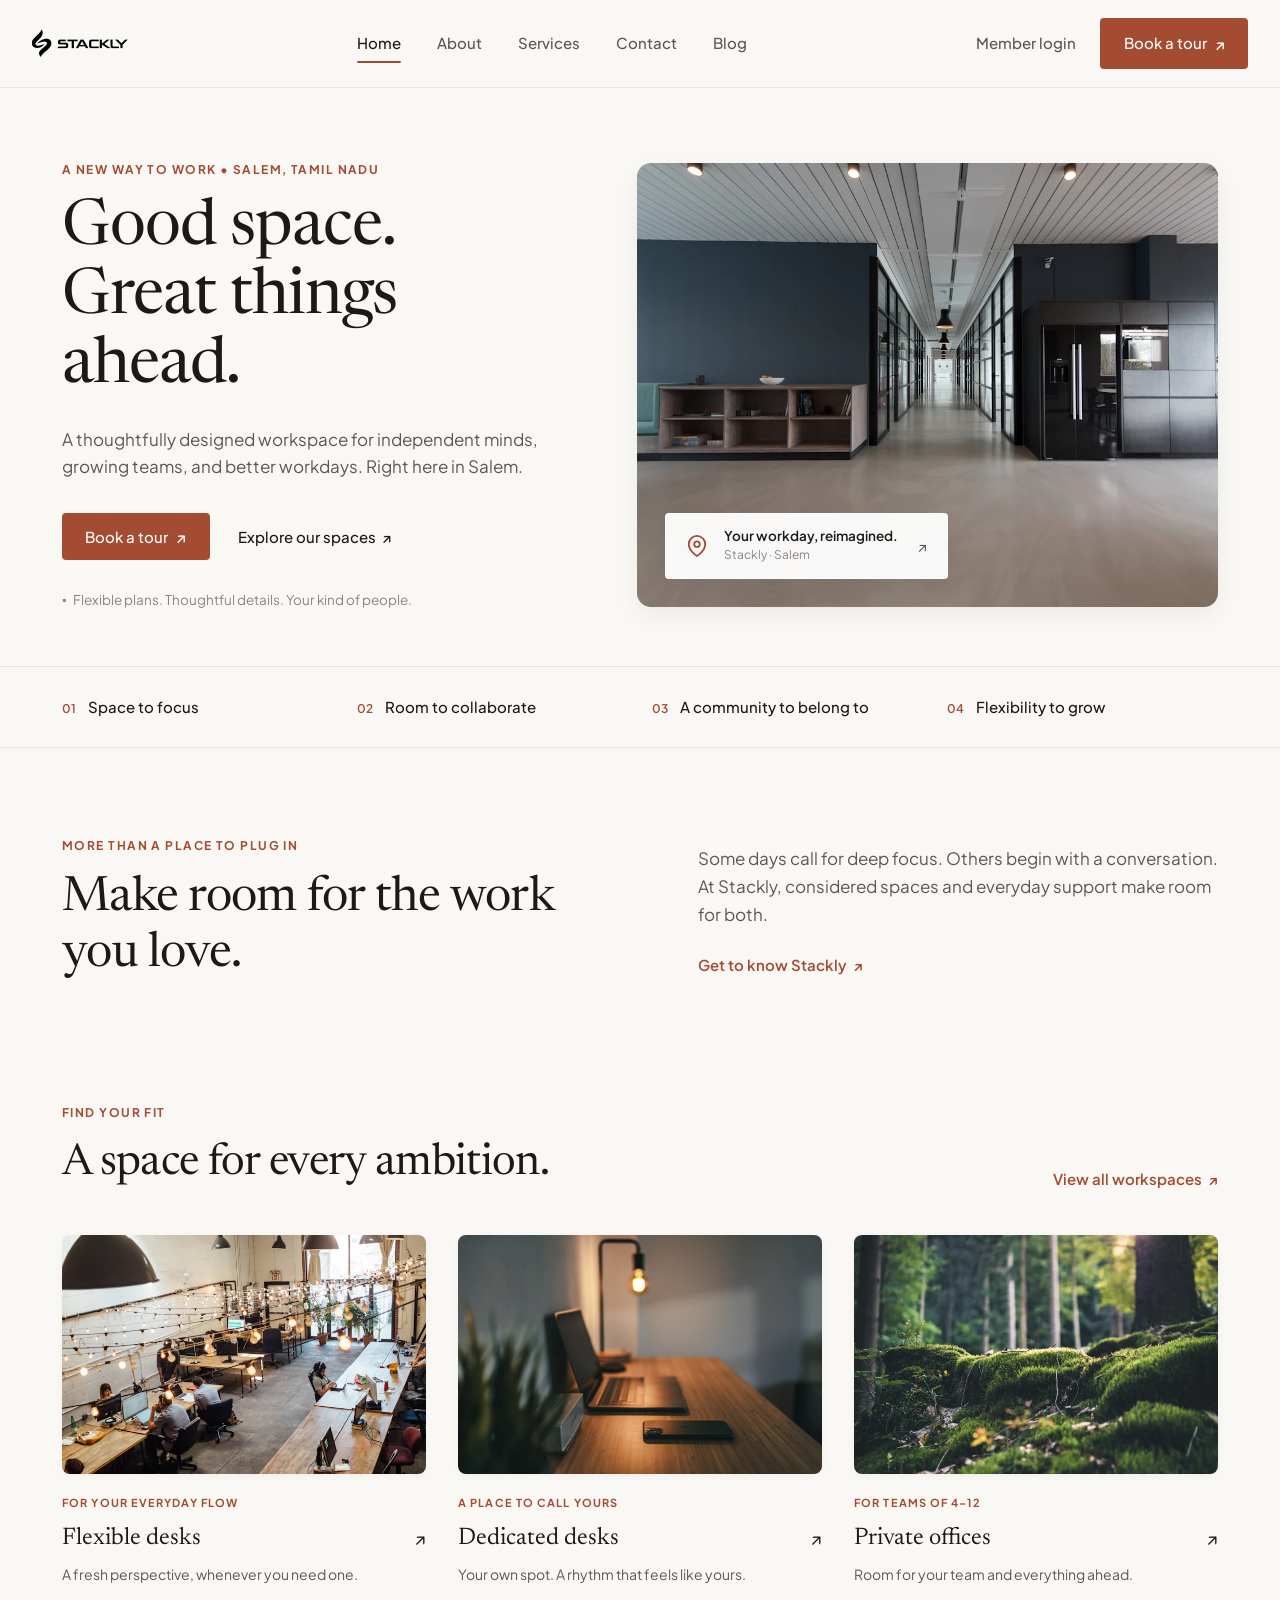
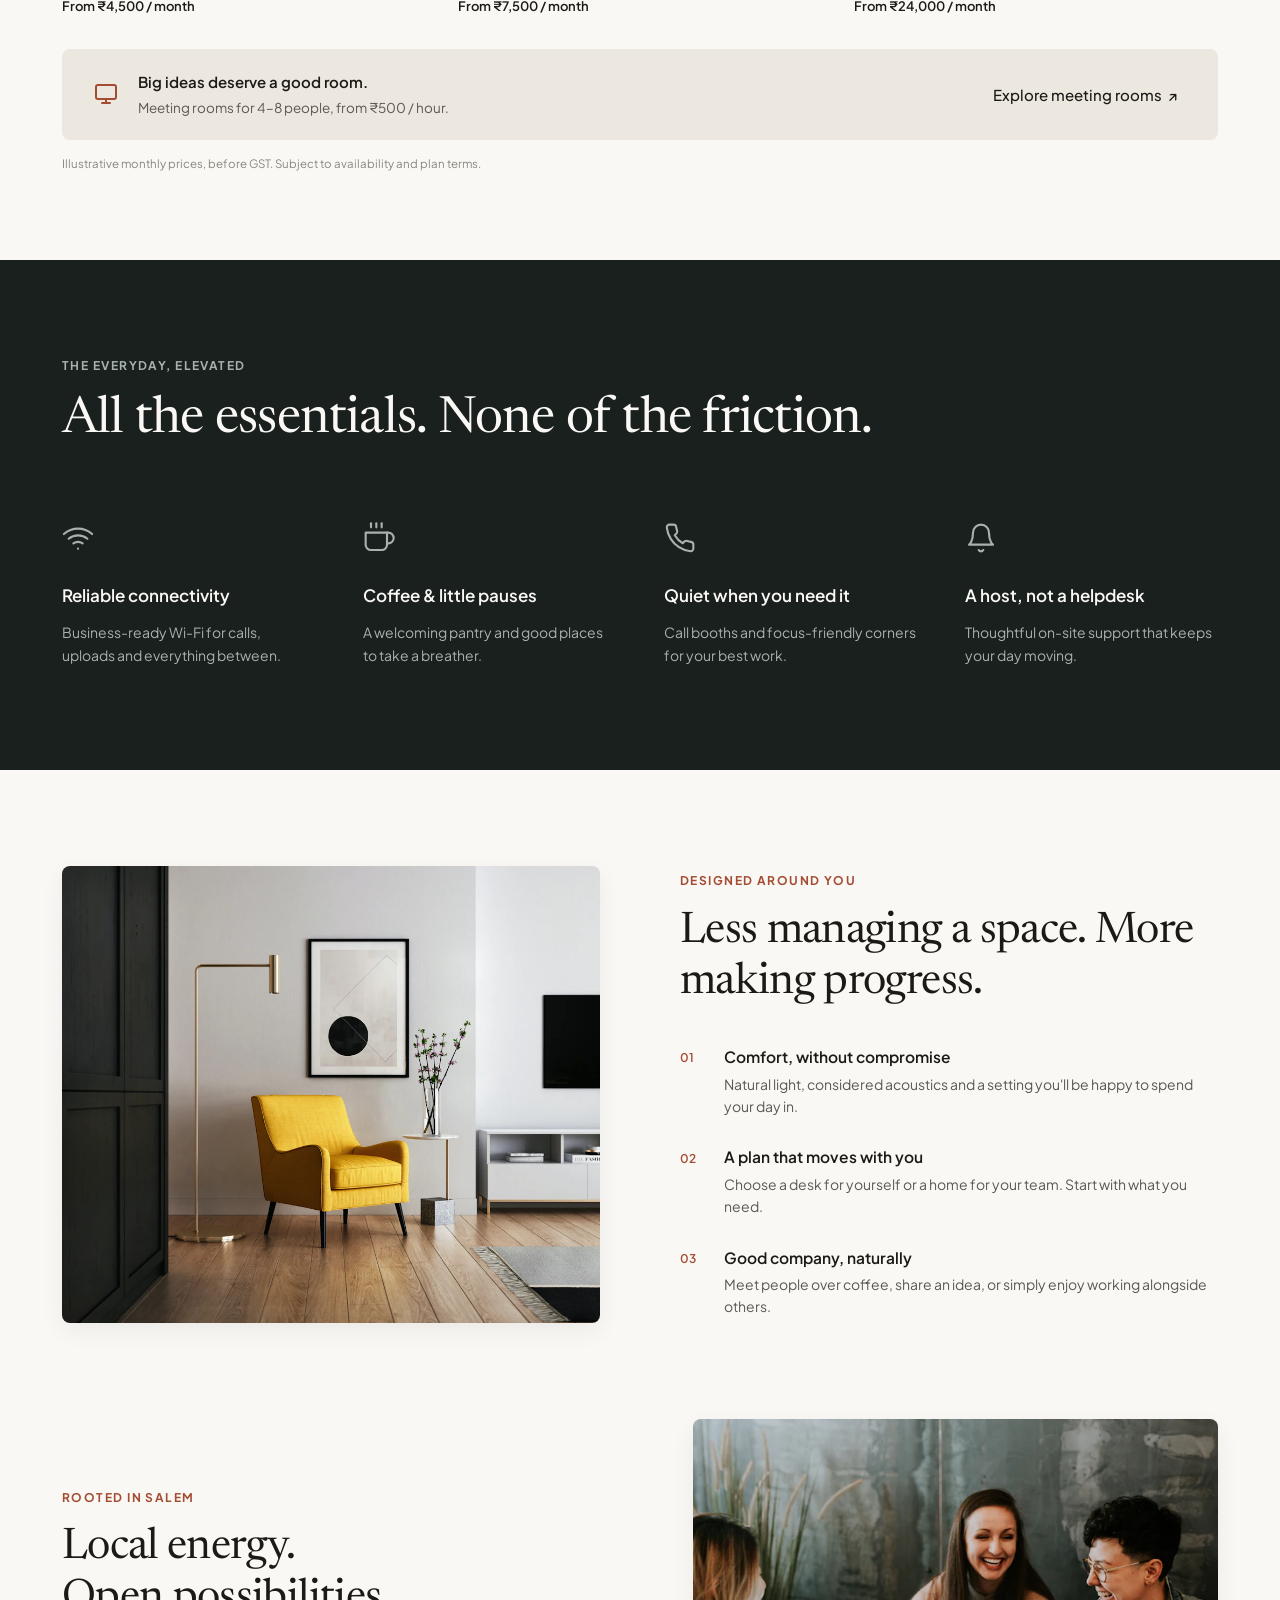
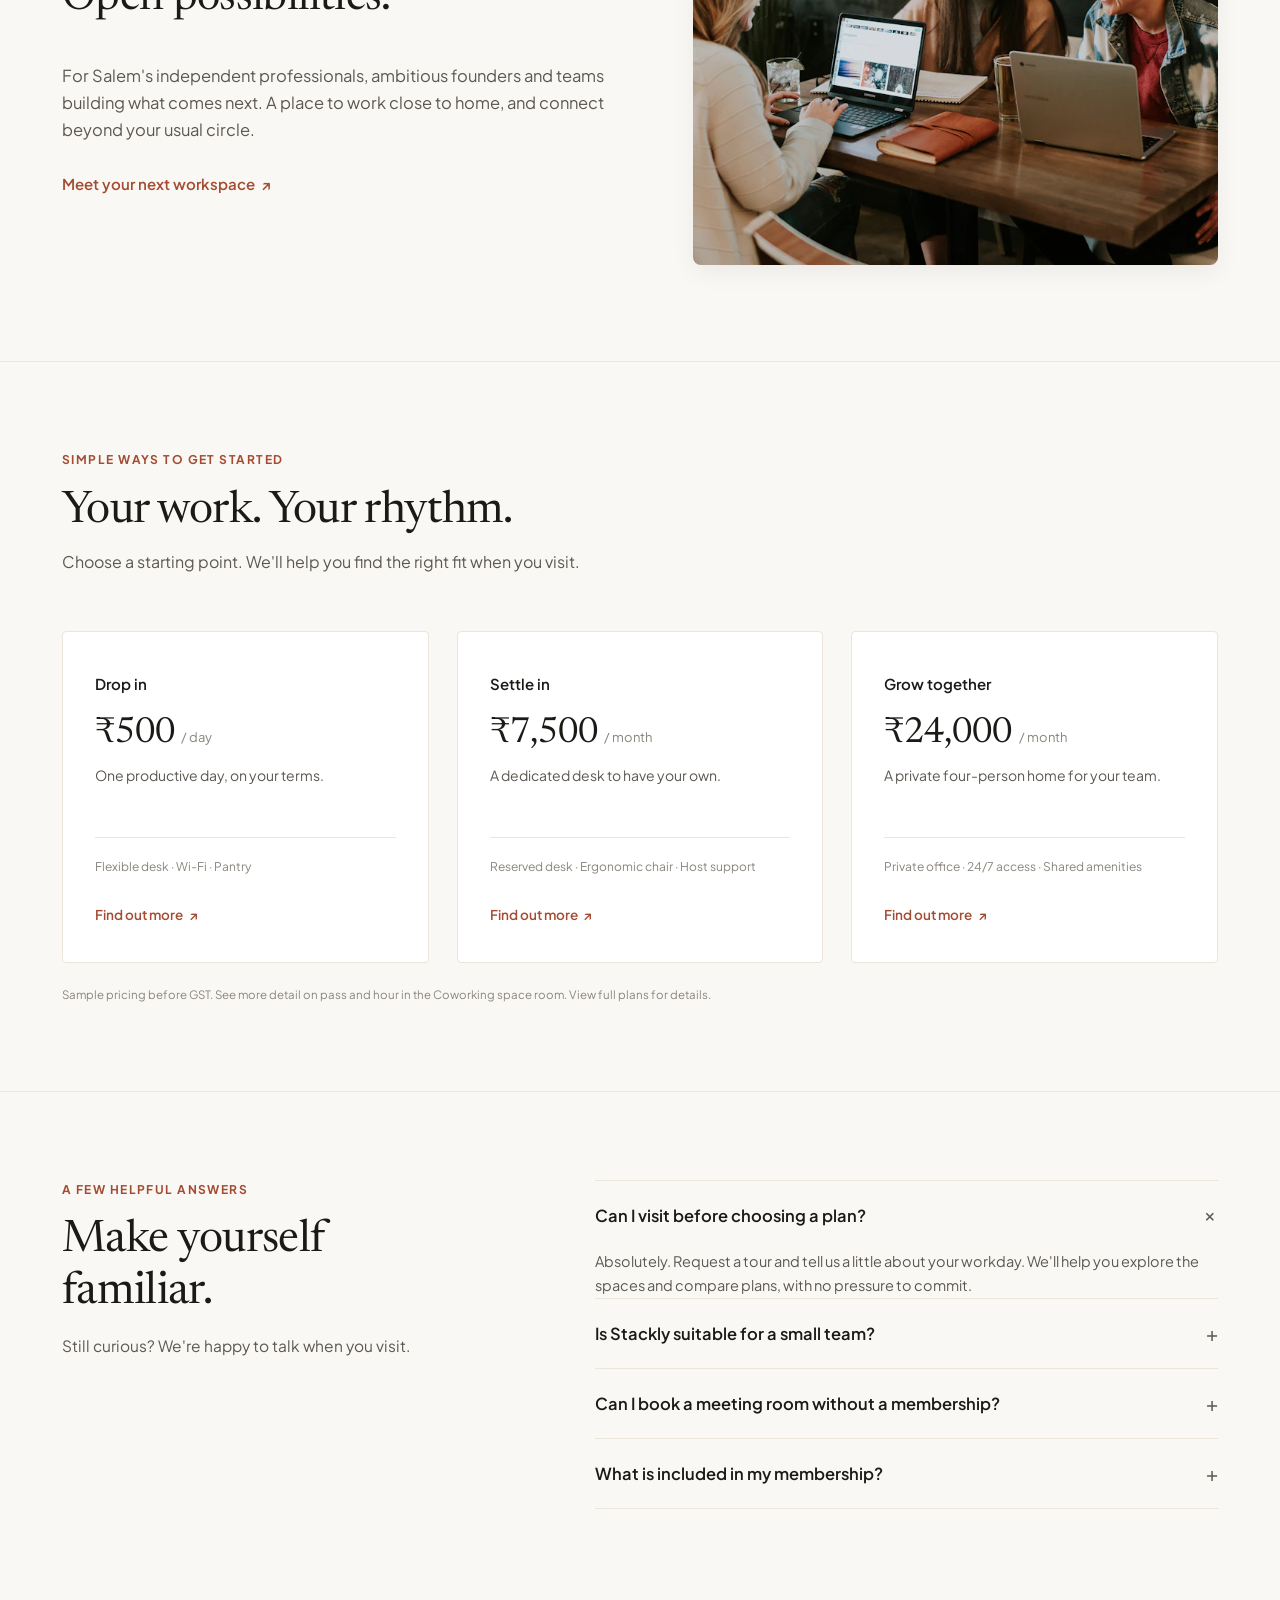
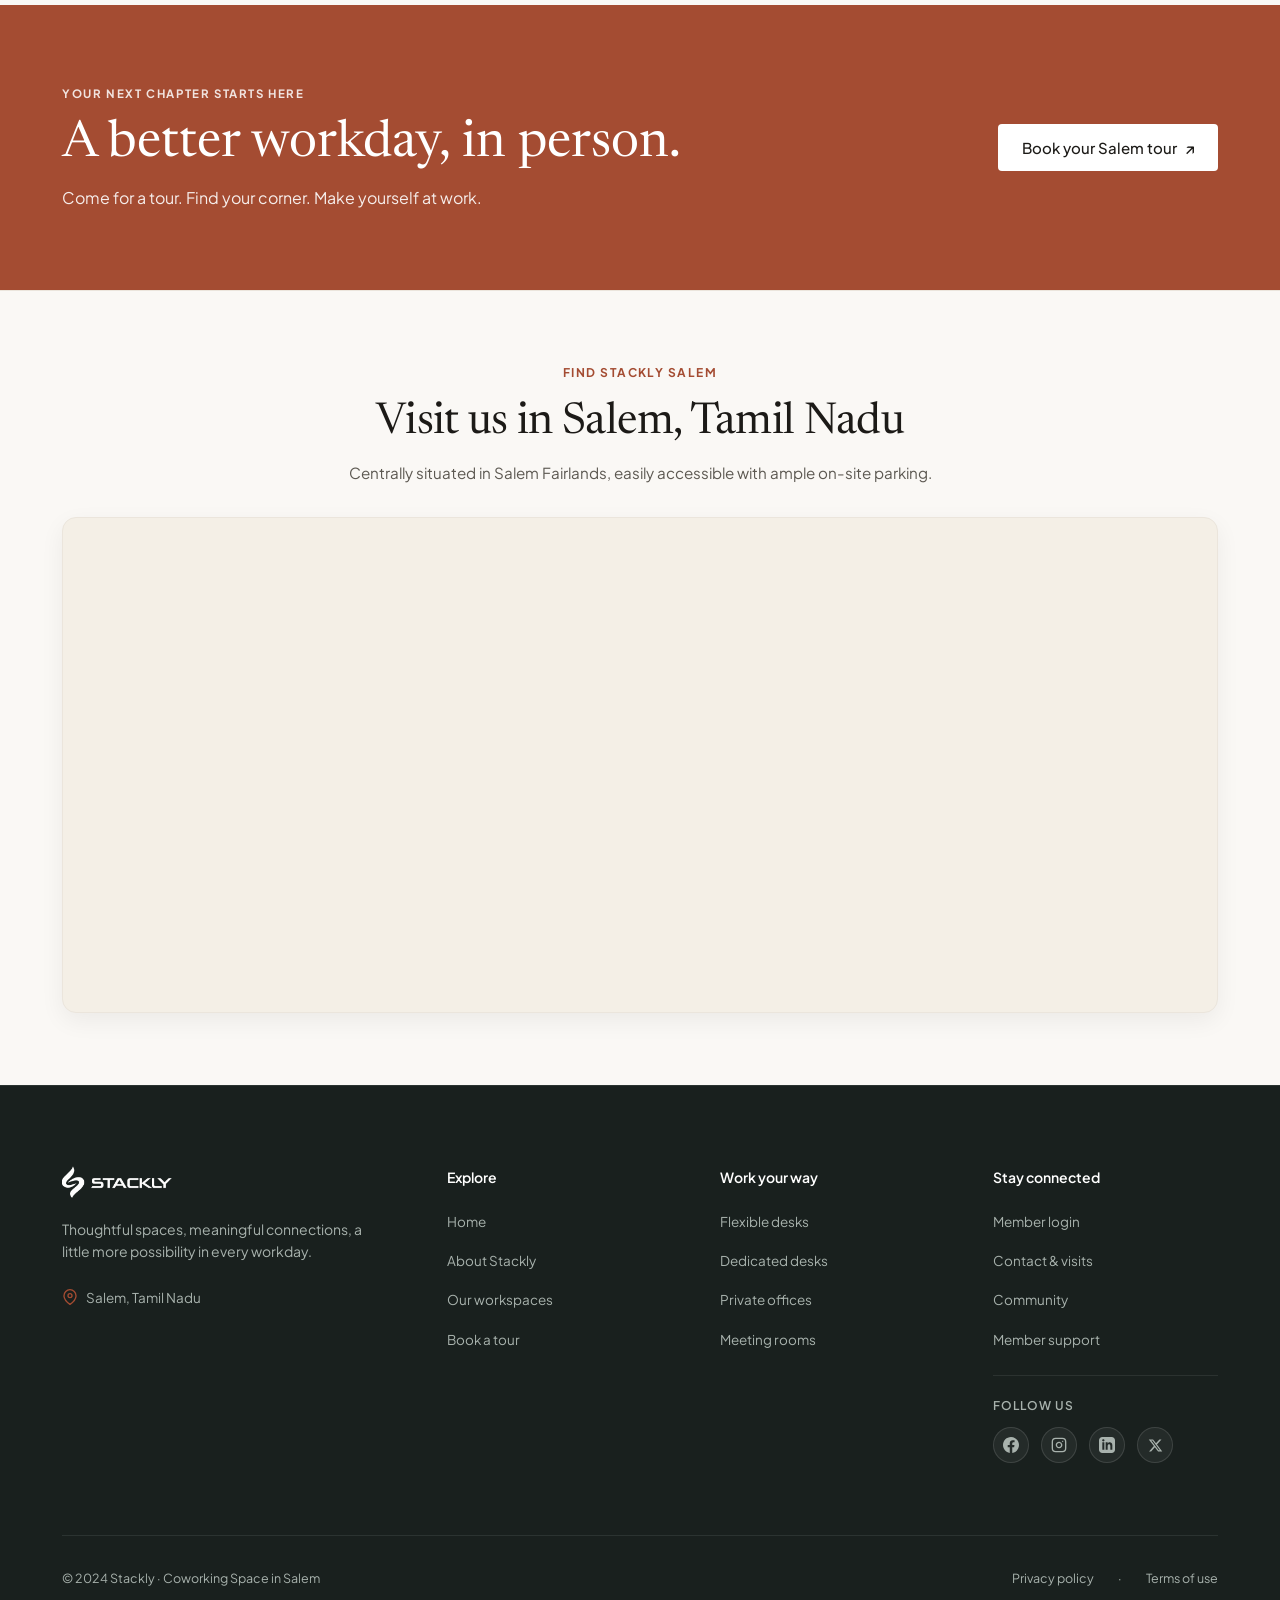
==== commit 383a194c: "Add files via upload" ====
--- a/index.html
+++ b/index.html
@@ -1,15 +1,18 @@
 <!DOCTYPE html>
 <html lang="en">
+
 <head>
   <meta charset="UTF-8">
   <meta name="viewport" content="width=device-width, initial-scale=1.0">
   <title>Stackly — Thoughtful Coworking Space in Salem, Tamil Nadu</title>
-  <meta name="description" content="A thoughtfully designed workspace for independent minds, growing teams, and better workdays in Salem, Tamil Nadu. Flexible desks, private offices, and meeting spaces.">
+  <meta name="description"
+    content="A thoughtfully designed workspace for independent minds, growing teams, and better workdays in Salem, Tamil Nadu. Flexible desks, private offices, and meeting spaces.">
   <link rel="stylesheet" href="styles.css">
   <!-- Preconnect to Google Fonts for speed -->
   <link rel="preconnect" href="https://fonts.googleapis.com">
   <link rel="preconnect" href="https://fonts.gstatic.com" crossorigin>
 </head>
+
 <body>
 
   <!-- ========================================================================
@@ -22,7 +25,7 @@
         <img src="images/stackly logo.webp" alt="Stackly" class="stackly-brand-img dark-text">
       </a>
 
-            <!-- Desktop Navigation Menu -->
+      <!-- Desktop Navigation Menu -->
       <nav class="nav-menu" aria-label="Main navigation">
         <a href="index.html" class="nav-link active">Home</a>
         <a href="about.html" class="nav-link">About</a>
@@ -63,7 +66,8 @@
           ahead.
         </h1>
         <p class="hero-subtitle">
-          A thoughtfully designed workspace for independent minds, growing teams, and better workdays. Right here in Salem.
+          A thoughtfully designed workspace for independent minds, growing teams, and better workdays. Right here in
+          Salem.
         </p>
         <div class="hero-cta-group">
           <button type="button" class="btn btn-terracotta open-tour-btn">
@@ -81,16 +85,13 @@
       <!-- Right Hero Media -->
       <div class="hero-media-wrap">
         <div class="hero-image-card">
-          <img 
-            src="images/workspace-hero.webp" 
+          <img src="images/workspace-hero.webp"
             alt="Warm sunlit modern coworking space at Stackly Salem featuring wooden tables and lush green plants"
-            loading="eager"
-            width="600"
-            height="450"
-          >
+            loading="eager" width="600" height="450">
           <!-- Floating Badge -->
           <a href="#location" class="hero-floating-badge" aria-label="View location details">
-            <svg class="badge-pin-icon" viewBox="0 0 24 24" fill="none" stroke="currentColor" stroke-width="2" stroke-linecap="round" stroke-linejoin="round">
+            <svg class="badge-pin-icon" viewBox="0 0 24 24" fill="none" stroke="currentColor" stroke-width="2"
+              stroke-linecap="round" stroke-linejoin="round">
               <path d="M21 10c0 7-9 13-9 13s-9-6-9-13a9 9 0 0 1 18 0z"></path>
               <circle cx="12" cy="10" r="3"></circle>
             </svg>
@@ -142,7 +143,8 @@
       </div>
       <div class="statement-text-col">
         <p class="statement-p">
-          Some days call for deep focus. Others begin with a conversation. At Stackly, considered spaces and everyday support make room for both.
+          Some days call for deep focus. Others begin with a conversation. At Stackly, considered spaces and everyday
+          support make room for both.
         </p>
         <a href="about.html" class="link-inline-arrow">
           Get to know Stackly <span class="arrow">↗</span>
@@ -171,11 +173,8 @@
         <!-- Card 1: Flexible desks -->
         <a href="#book-tour" class="workspace-card open-tour-btn">
           <div class="workspace-img-wrap">
-            <img 
-              src="images/sunlit-hot-desk.webp" 
-              alt="Bright sunlit flexible open desk workspace with warm wood and natural sunlight"
-              loading="lazy"
-            >
+            <img src="images/sunlit-hot-desk.webp"
+              alt="Bright sunlit flexible open desk workspace with warm wood and natural sunlight" loading="lazy">
           </div>
           <span class="workspace-tag">For your everyday flow</span>
           <h3 class="workspace-title">
@@ -188,11 +187,8 @@
         <!-- Card 2: Dedicated desks -->
         <a href="#book-tour" class="workspace-card open-tour-btn">
           <div class="workspace-img-wrap">
-            <img 
-              src="images/standing-desk.webp" 
-              alt="Dedicated wooden desk with task chair and desktop monitor"
-              loading="lazy"
-            >
+            <img src="images/standing-desk.webp" alt="Dedicated wooden desk with task chair and desktop monitor"
+              loading="lazy">
           </div>
           <span class="workspace-tag">A place to call yours</span>
           <h3 class="workspace-title">
@@ -205,11 +201,8 @@
         <!-- Card 3: Private offices -->
         <a href="#book-tour" class="workspace-card open-tour-btn">
           <div class="workspace-img-wrap">
-            <img 
-              src="images/meeting-room.webp" 
-              alt="Private glass enclosed executive office suite with collaborative seating"
-              loading="lazy"
-            >
+            <img src="images/meeting-room.webp"
+              alt="Private glass enclosed executive office suite with collaborative seating" loading="lazy">
           </div>
           <span class="workspace-tag">For teams of 4–12</span>
           <h3 class="workspace-title">
@@ -223,7 +216,8 @@
       <!-- Meeting Room Callout Banner -->
       <div class="meeting-room-callout">
         <div class="callout-left">
-          <svg class="callout-icon" viewBox="0 0 24 24" fill="none" stroke="currentColor" stroke-width="2" stroke-linecap="round" stroke-linejoin="round">
+          <svg class="callout-icon" viewBox="0 0 24 24" fill="none" stroke="currentColor" stroke-width="2"
+            stroke-linecap="round" stroke-linejoin="round">
             <rect x="2" y="3" width="20" height="14" rx="2" ry="2"></rect>
             <line x1="8" y1="21" x2="16" y2="21"></line>
             <line x1="12" y1="17" x2="12" y2="21"></line>
@@ -291,7 +285,9 @@
         <div class="essential-item">
           <div class="essential-icon-wrap" aria-hidden="true">
             <svg viewBox="0 0 24 24" fill="none" stroke="currentColor" stroke-linecap="round" stroke-linejoin="round">
-              <path d="M22 16.92v3a2 2 0 0 1-2.18 2 19.79 19.79 0 0 1-8.63-3.07 19.5 19.5 0 0 1-6-6 19.79 19.79 0 0 1-3.07-8.67A2 2 0 0 1 4.11 2h3a2 2 0 0 1 2 1.72 12.84 12.84 0 0 0 .7 2.81 2 2 0 0 1-.45 2.11L8.09 9.91a16 16 0 0 0 6 6l1.27-1.27a2 2 0 0 1 2.11-.45 12.84 12.84 0 0 0 2.81.7A2 2 0 0 1 22 16.92z"></path>
+              <path
+                d="M22 16.92v3a2 2 0 0 1-2.18 2 19.79 19.79 0 0 1-8.63-3.07 19.5 19.5 0 0 1-6-6 19.79 19.79 0 0 1-3.07-8.67A2 2 0 0 1 4.11 2h3a2 2 0 0 1 2 1.72 12.84 12.84 0 0 0 .7 2.81 2 2 0 0 1-.45 2.11L8.09 9.91a16 16 0 0 0 6 6l1.27-1.27a2 2 0 0 1 2.11-.45 12.84 12.84 0 0 0 2.81.7A2 2 0 0 1 22 16.92z">
+              </path>
             </svg>
           </div>
           <h3 class="essential-title">Quiet when you need it</h3>
@@ -320,11 +316,8 @@
     <div class="container split-grid">
       <!-- Left Photo -->
       <div class="split-image-wrap">
-        <img 
-          src="images/quiet-lounge-chair.webp" 
-          alt="Peaceful sunlit archway reading corner with wooden coffee table, book and green plant"
-          loading="lazy"
-        >
+        <img src="images/quiet-lounge-chair.webp"
+          alt="Peaceful sunlit archway reading corner with wooden coffee table, book and green plant" loading="lazy">
       </div>
 
       <!-- Right Content -->
@@ -333,7 +326,7 @@
         <h2 class="heading-serif split-title">
           Less managing a space. More making progress.
         </h2>
-        
+
         <div class="numbered-features-list">
           <div class="numbered-feature">
             <span class="feature-num">01</span>
@@ -376,20 +369,20 @@
           Open possibilities.
         </h2>
         <p class="split-copy-p">
-          For Salem's independent professionals, ambitious founders and teams building what comes next. A place to work close to home, and connect beyond your usual circle.
+          For Salem's independent professionals, ambitious founders and teams building what comes next. A place to work
+          close to home, and connect beyond your usual circle.
         </p>
-        <button type="button" class="link-inline-arrow open-tour-btn" style="background:none;border:none;cursor:pointer;padding:0;">
+        <button type="button" class="link-inline-arrow open-tour-btn"
+          style="background:none;border:none;cursor:pointer;padding:0;">
           Meet your next workspace <span class="arrow">↗</span>
         </button>
       </div>
 
       <!-- Right Photo -->
       <div class="split-image-wrap">
-        <img 
-          src="images/team-brainstorm.webp" 
+        <img src="images/team-brainstorm.webp"
           alt="Diverse young entrepreneurs and professionals enjoying coffee and laughing together around a timber desk"
-          loading="lazy"
-        >
+          loading="lazy">
       </div>
     </div>
   </section>
@@ -457,7 +450,8 @@
       </div>
 
       <p class="disclaimer-note">
-        Sample pricing before GST. See more detail on pass and hour in the Coworking space room. View full plans for details.
+        Sample pricing before GST. See more detail on pass and hour in the Coworking space room. View full plans for
+        details.
       </p>
     </div>
   </section>
@@ -488,7 +482,8 @@
           </button>
           <div class="faq-content">
             <p class="faq-inner-text">
-              Absolutely. Request a tour and tell us a little about your workday. We'll help you explore the spaces and compare plans, with no pressure to commit.
+              Absolutely. Request a tour and tell us a little about your workday. We'll help you explore the spaces and
+              compare plans, with no pressure to commit.
             </p>
           </div>
         </div>
@@ -501,7 +496,8 @@
           </button>
           <div class="faq-content">
             <p class="faq-inner-text">
-              Yes! From private team cabins for 4 to 12 people to clusters of reserved desks, Stackly gives your team flexibility without the headaches of long commercial leases.
+              Yes! From private team cabins for 4 to 12 people to clusters of reserved desks, Stackly gives your team
+              flexibility without the headaches of long commercial leases.
             </p>
           </div>
         </div>
@@ -514,7 +510,8 @@
           </button>
           <div class="faq-content">
             <p class="faq-inner-text">
-              Yes, non-members can book meeting rooms on an hourly basis. All room bookings include business-grade high-speed Wi-Fi, presentation screens, whiteboard access, and complimentary specialty coffee & tea.
+              Yes, non-members can book meeting rooms on an hourly basis. All room bookings include business-grade
+              high-speed Wi-Fi, presentation screens, whiteboard access, and complimentary specialty coffee & tea.
             </p>
           </div>
         </div>
@@ -527,7 +524,9 @@
           </button>
           <div class="faq-content">
             <p class="faq-inner-text">
-              All memberships include high-speed enterprise Wi-Fi, unlimited specialty coffee & artisanal tea, private phone booth access, ergonomic Herman Miller seating, professional mail handling, and community networking events.
+              All memberships include high-speed enterprise Wi-Fi, unlimited specialty coffee & artisanal tea, private
+              phone booth access, ergonomic Herman Miller seating, professional mail handling, and community networking
+              events.
             </p>
           </div>
         </div>
@@ -549,6 +548,22 @@
         <button type="button" class="btn btn-white open-tour-btn">
           Book your Salem tour <span class="arrow">↗</span>
         </button>
+      </div>
+    </div>
+  </section>
+
+  <!-- ========================================================================
+       LOCATION & MAP SECTION
+       ======================================================================== -->
+  <section class="section-map-embed" id="location">
+    <div class="container">
+      <div class="map-section-header">
+        <span class="eyebrow">Find Stackly Salem</span>
+        <h2 class="heading-serif map-section-title">Visit us in Salem, Tamil Nadu</h2>
+        <p class="map-section-sub">Centrally situated in Salem Fairlands, easily accessible with ample on-site parking.</p>
+      </div>
+      <div class="map-frame-container">
+        <iframe src="https://www.google.com/maps/embed?pb=!1m18!1m12!1m3!1d4024.1729600062426!2d78.1739798!3d11.682956599999999!2m3!1f0!2f0!3f0!3m2!1i1024!2i768!4f13.1!3m3!1m2!1s0x3babefef7fd970bb%3A0xe11aef1a71994f9!2sStackly!5e1!3m2!1sen!2sin!4v1793264509773!5m2!1sen!2sin" width="600" height="450" style="border:0;" allowfullscreen="" loading="lazy" referrerpolicy="strict-origin-when-cross-origin" title="Stackly Salem Coworking Location Map"></iframe>
       </div>
     </div>
   </section>
@@ -568,7 +583,8 @@
             Thoughtful spaces, meaningful connections, a little more possibility in every workday.
           </p>
           <div class="footer-location-pin" id="location">
-            <svg viewBox="0 0 24 24" fill="none" stroke="currentColor" stroke-width="2" stroke-linecap="round" stroke-linejoin="round">
+            <svg viewBox="0 0 24 24" fill="none" stroke="currentColor" stroke-width="2" stroke-linecap="round"
+              stroke-linejoin="round">
               <path d="M21 10c0 7-9 13-9 13s-9-6-9-13a9 9 0 0 1 18 0z"></path>
               <circle cx="12" cy="10" r="3"></circle>
             </svg>
@@ -602,11 +618,42 @@
         <div>
           <h4 class="footer-col-title">Stay connected</h4>
           <ul class="footer-links-list">
-            <li><a href="404.html" class="footer-link open-login-btn">Member login</a></li>
-            <li><a href="404.html" class="footer-link">Contact & visits</a></li>
-            <li><a href="404.html" class="footer-link">Community</a></li>
-            <li><a href="404.html" class="footer-link">Member support</a></li>
+            <li><a href="login.html" class="footer-link open-login-btn">Member login</a></li>
+            <li><a href="contact.html" class="footer-link">Contact &amp; visits</a></li>
+            <li><a href="about.html" class="footer-link">Community</a></li>
+            <li><a href="contact.html" class="footer-link">Member support</a></li>
           </ul>
+          <div class="footer-social-section">
+            <span class="footer-social-label">Follow Us</span>
+            <div class="footer-social-links" aria-label="Stackly Social Channels">
+              <a href="404.html" class="footer-social-btn" aria-label="Follow Stackly on Facebook" title="Facebook">
+                <svg width="16" height="16" viewBox="0 0 24 24" fill="currentColor">
+                  <path
+                    d="M24 12.073c0-6.627-5.373-12-12-12s-12 5.373-12 12c0 5.99 4.388 10.954 10.125 11.854v-8.385H7.078v-3.47h3.047V9.43c0-3.007 1.792-4.669 4.533-4.669 1.312 0 2.686.235 2.686.235v2.953H15.83c-1.491 0-1.956.925-1.956 1.874v2.25h3.328l-.532 3.47h-2.796v8.385C19.612 23.027 24 18.062 24 12.073z" />
+                </svg>
+              </a>
+              <a href="404.html" class="footer-social-btn" aria-label="Follow Stackly on Instagram" title="Instagram">
+                <svg width="16" height="16" viewBox="0 0 24 24" fill="none" stroke="currentColor" stroke-width="2"
+                  stroke-linecap="round" stroke-linejoin="round">
+                  <rect x="2" y="2" width="20" height="20" rx="5" ry="5"></rect>
+                  <path d="M16 11.37A4 4 0 1 1 12.63 8 4 4 0 0 1 16 11.37z"></path>
+                  <line x1="17.5" y1="6.5" x2="17.51" y2="6.5"></line>
+                </svg>
+              </a>
+              <a href="404.html" class="footer-social-btn" aria-label="Follow Stackly on LinkedIn" title="LinkedIn">
+                <svg width="16" height="16" viewBox="0 0 24 24" fill="currentColor">
+                  <path
+                    d="M19 0h-14c-2.761 0-5 2.239-5 5v14c0 2.761 2.239 5 5 5h14c2.762 0 5-2.239 5-5v-14c0-2.761-2.238-5-5-5zm-11 19h-3v-11h3v11zm-1.5-12.268c-.966 0-1.75-.79-1.75-1.764s.784-1.764 1.75-1.764 1.75.79 1.75 1.764-.783 1.764-1.75 1.764zm13.5 12.268h-3v-5.604c0-3.368-4-3.113-4 0v5.604h-3v-11h3v1.765c1.396-2.586 7-2.777 7 2.476v6.763z" />
+                </svg>
+              </a>
+              <a href="404.html" class="footer-social-btn" aria-label="Follow Stackly on X" title="X (Twitter)">
+                <svg width="15" height="15" viewBox="0 0 24 24" fill="currentColor">
+                  <path
+                    d="M18.244 2.25h3.308l-7.227 8.26 8.502 11.24H16.17l-5.214-6.817L4.99 21.75H1.68l7.73-8.835L1.254 2.25H8.08l4.713 6.231zm-1.161 17.52h1.833L7.084 4.126H5.117z" />
+                </svg>
+              </a>
+            </div>
+          </div>
         </div>
       </div>
 
@@ -630,13 +677,15 @@
       <button type="button" class="modal-close-btn" aria-label="Close dialog">&times;</button>
       <span class="modal-eyebrow">Schedule a Visit</span>
       <h3 class="modal-title" id="tourModalTitle">Book your Salem tour</h3>
-      <p class="modal-subtitle">Come experience the space firsthand. We'll show you around and find the perfect spot for your rhythm.</p>
+      <p class="modal-subtitle">Come experience the space firsthand. We'll show you around and find the perfect spot for
+        your rhythm.</p>
 
       <form class="modal-form" id="tourBookingForm" data-validate="true" novalidate>
         <div class="form-row">
           <div class="form-group">
             <label for="tourName" class="form-label">Full Name</label>
-            <input type="text" id="tourName" name="fullname" class="form-input" placeholder="e.g. Anand Kumar" minlength="2" required>
+            <input type="text" id="tourName" name="fullname" class="form-input" placeholder="e.g. Anand Kumar"
+              minlength="2" required>
           </div>
           <div class="form-group">
             <label for="tourPhone" class="form-label">Phone Number</label>
@@ -667,7 +716,8 @@
 
         <div class="form-group">
           <label for="tourMessage" class="form-label">Anything specific you'd like to ask?</label>
-          <textarea id="tourMessage" class="form-textarea" placeholder="Tell us about your team size, work routine, or moving timeline..."></textarea>
+          <textarea id="tourMessage" class="form-textarea"
+            placeholder="Tell us about your team size, work routine, or moving timeline..."></textarea>
         </div>
 
         <button type="submit" class="btn btn-terracotta" style="width: 100%; margin-top: 0.5rem;">
@@ -695,7 +745,8 @@
 
         <div class="form-group">
           <label for="loginPassword" class="form-label">Password</label>
-          <input type="password" id="loginPassword" name="password" class="form-input" placeholder="••••••••" minlength="6" required>
+          <input type="password" id="loginPassword" name="password" class="form-input" placeholder="••••••••"
+            minlength="6" required>
         </div>
 
         <button type="submit" class="btn btn-terracotta" style="width: 100%; margin-top: 0.5rem;">
@@ -716,19 +767,19 @@
       <button type="button" class="modal-close-btn" id="closeMobileMenu" aria-label="Close menu">&times;</button>
     </div>
 
-          <nav class="mobile-nav-links">
-        <a href="index.html" class="mobile-nav-link active">Home</a>
-        <a href="about.html" class="mobile-nav-link">About</a>
-        <a href="services.html" class="mobile-nav-link">Services</a>
-        <a href="contact.html" class="mobile-nav-link">Contact</a>
-        <a href="blog.html" class="mobile-nav-link">Blog</a>
-        <a href="login.html" class="mobile-nav-link">Member login</a>
-      </nav>
-      <div class="mobile-drawer-footer">
-        <a href="contact.html#book-tour" class="btn btn-terracotta w-full open-tour-btn">
-          Book a tour <span class="arrow">↗</span>
-        </a>
-      </div>
+    <nav class="mobile-nav-links">
+      <a href="index.html" class="mobile-nav-link active">Home</a>
+      <a href="about.html" class="mobile-nav-link">About</a>
+      <a href="services.html" class="mobile-nav-link">Services</a>
+      <a href="contact.html" class="mobile-nav-link">Contact</a>
+      <a href="blog.html" class="mobile-nav-link">Blog</a>
+      <a href="login.html" class="mobile-nav-link">Member login</a>
+    </nav>
+    <div class="mobile-drawer-footer">
+      <a href="contact.html#book-tour" class="btn btn-terracotta w-full open-tour-btn">
+        Book a tour <span class="arrow">↗</span>
+      </a>
+    </div>
     </div>
   </aside>
 
@@ -746,4 +797,5 @@
   <script src="script.js"></script>
   <script src="validation.js"></script>
 </body>
-</html>
+
+</html>
--- a/styles.css
+++ b/styles.css
@@ -772,6 +772,7 @@
 
 .compare-matrix-table-wrap {
   overflow-x: auto;
+  -webkit-overflow-scrolling: touch;
   background-color: #FFFFFF;
   border: 1px solid var(--border-light);
   border-radius: var(--radius-sm);
@@ -780,6 +781,7 @@
 
 .compare-matrix-table {
   width: 100%;
+  min-width: 680px;
   border-collapse: collapse;
   text-align: left;
 }
@@ -1035,6 +1037,65 @@
   flex-direction: column;
 }
 
+.contact-map-wrap {
+  border-radius: var(--radius-md);
+  overflow: hidden;
+  box-shadow: var(--shadow-md);
+  border: 1px solid var(--border-light);
+  aspect-ratio: 16 / 10;
+  min-height: 280px;
+  margin-bottom: 1.75rem;
+  background-color: var(--bg-cream-alt);
+}
+
+.contact-map-wrap iframe {
+  width: 100%;
+  height: 100%;
+  min-height: 280px;
+  display: block;
+}
+
+.section-map-embed {
+  padding: 4.5rem 0;
+  background-color: var(--bg-cream);
+  border-top: 1px solid var(--border-light);
+}
+
+.map-section-header {
+  margin-bottom: 2rem;
+  text-align: center;
+}
+
+.map-section-title {
+  font-size: clamp(1.85rem, 4vw, 2.75rem);
+  margin-top: 0.5rem;
+  margin-bottom: 0.75rem;
+}
+
+.map-section-sub {
+  font-size: 0.95rem;
+  color: var(--text-secondary);
+  max-width: 600px;
+  margin: 0 auto;
+}
+
+.map-frame-container {
+  border-radius: var(--radius-lg);
+  overflow: hidden;
+  box-shadow: var(--shadow-md);
+  border: 1px solid var(--border-light);
+  background-color: var(--bg-cream-alt);
+  aspect-ratio: 21 / 9;
+  min-height: 350px;
+}
+
+.map-frame-container iframe {
+  width: 100%;
+  height: 100%;
+  min-height: 350px;
+  display: block;
+}
+
 .contact-image-wrap {
   border-radius: var(--radius-md);
   overflow: hidden;
@@ -1874,6 +1935,49 @@
 .footer-link:hover {
   color: #FFFFFF;
   transform: translateX(2px);
+}
+
+.footer-social-section {
+  margin-top: 1.5rem;
+  padding-top: 1.25rem;
+  border-top: 1px solid rgba(255, 255, 255, 0.08);
+}
+
+.footer-social-label {
+  display: block;
+  font-size: 0.75rem;
+  font-weight: 600;
+  text-transform: uppercase;
+  letter-spacing: 0.08em;
+  color: var(--text-light-muted);
+  margin-bottom: 0.75rem;
+}
+
+.footer-social-links {
+  display: flex;
+  align-items: center;
+  gap: 0.75rem;
+}
+
+.footer-social-btn {
+  display: inline-flex;
+  align-items: center;
+  justify-content: center;
+  width: 36px;
+  height: 36px;
+  border-radius: 50%;
+  background-color: rgba(255, 255, 255, 0.05);
+  border: 1px solid rgba(255, 255, 255, 0.12);
+  color: var(--text-light-muted);
+  transition: all 0.25s ease;
+}
+
+.footer-social-btn:hover {
+  background-color: var(--terracotta);
+  border-color: var(--terracotta);
+  color: #FFFFFF;
+  transform: translateY(-2px);
+  box-shadow: 0 4px 12px rgba(164, 76, 50, 0.35);
 }
 
 .footer-bottom-row {
@@ -2437,6 +2541,115 @@
 }
 
 @media (max-width: 768px) {
+  .container, .container-wide {
+    padding-left: 1.25rem;
+    padding-right: 1.25rem;
+  }
+
+  /* Section vertical paddings scaled for mobile */
+  .hero-about {
+    padding: 3rem 0 2rem;
+  }
+  .section-purpose {
+    padding: 2.5rem 0 3rem;
+  }
+  .section-about-beliefs {
+    padding: 3.5rem 0;
+  }
+  .section-services-hero {
+    padding: 3rem 0 2rem;
+  }
+  .section-workspaces {
+    padding: 3rem 0;
+  }
+  .section-split {
+    padding: 3rem 0;
+  }
+  .section-faq {
+    padding: 3rem 0;
+  }
+  .section-cta {
+    padding: 3.5rem 0;
+  }
+  .about-panoramic-container {
+    margin-bottom: 2.5rem;
+  }
+  .about-panoramic-card {
+    aspect-ratio: 16 / 10;
+  }
+
+  /* Headings & Text Size Adjusted for Mobile */
+  .hero-title,
+  .about-hero-title {
+    font-size: clamp(1.85rem, 6.5vw, 2.45rem);
+    line-height: 1.15;
+    word-break: break-word;
+    overflow-wrap: break-word;
+  }
+
+  .purpose-title {
+    font-size: clamp(1.45rem, 5.5vw, 1.95rem);
+    line-height: 1.25;
+    margin-bottom: 1.5rem;
+    word-break: break-word;
+    overflow-wrap: break-word;
+  }
+
+  .workspaces-title,
+  .cta-title {
+    font-size: clamp(1.5rem, 5.5vw, 2.1rem);
+    line-height: 1.2;
+    word-break: break-word;
+    overflow-wrap: break-word;
+  }
+
+  .split-title,
+  .faq-title,
+  .beliefs-title,
+  .location-title {
+    font-size: clamp(1.35rem, 5vw, 1.85rem);
+    line-height: 1.25;
+    word-break: break-word;
+    overflow-wrap: break-word;
+  }
+
+  /* Body & Subtitles Text Size for Mobile */
+  .hero-subtitle,
+  .about-quote-text,
+  .purpose-col p {
+    font-size: 0.9375rem;
+    line-height: 1.6;
+  }
+
+  .about-hero-quote-box {
+    margin-top: 1rem;
+    padding-bottom: 0;
+  }
+
+  .workspace-title {
+    font-size: 1.35rem;
+  }
+
+  .workspace-desc {
+    font-size: 0.8125rem;
+    line-height: 1.5;
+  }
+
+  /* Grids & Cards */
+  .services-2x2-grid {
+    grid-template-columns: 1fr;
+    gap: 2rem;
+  }
+
+  .faq-layout {
+    gap: 2rem;
+  }
+
+  .faq-trigger {
+    font-size: 0.9375rem;
+    padding: 1.15rem 0;
+  }
+
   .nav-menu, .header-actions {
     display: none;
   }
@@ -2494,6 +2707,71 @@
 }
 
 @media (max-width: 480px) {
+  .container, .container-wide {
+    padding-left: 1rem;
+    padding-right: 1rem;
+  }
+
+  .hero-title,
+  .about-hero-title {
+    font-size: 1.75rem;
+    line-height: 1.15;
+  }
+
+  .purpose-title {
+    font-size: 1.35rem;
+    line-height: 1.25;
+  }
+
+  .workspaces-title,
+  .cta-title {
+    font-size: 1.45rem;
+    line-height: 1.2;
+  }
+
+  .split-title,
+  .faq-title,
+  .beliefs-title,
+  .location-title {
+    font-size: 1.25rem;
+    line-height: 1.25;
+  }
+
+  .about-attribution {
+    font-size: 0.8125rem;
+  }
+
+  .workspace-title {
+    font-size: 1.25rem;
+  }
+
+  .workspace-img-wrap {
+    aspect-ratio: 16 / 10;
+  }
+
+  .about-panoramic-card {
+    aspect-ratio: 16 / 10.5;
+  }
+
+  .hero-about {
+    padding: 2.25rem 0 1.5rem;
+  }
+
+  .section-purpose {
+    padding: 1.75rem 0 2.25rem;
+  }
+
+  .section-about-beliefs {
+    padding: 2.75rem 0;
+  }
+
+  .panoramic-caption {
+    bottom: 0.75rem;
+    right: 0.75rem;
+    font-size: 0.6875rem;
+    padding: 0.25rem 0.5rem;
+  }
+
   .ticker-grid {
     grid-template-columns: 1fr;
   }
